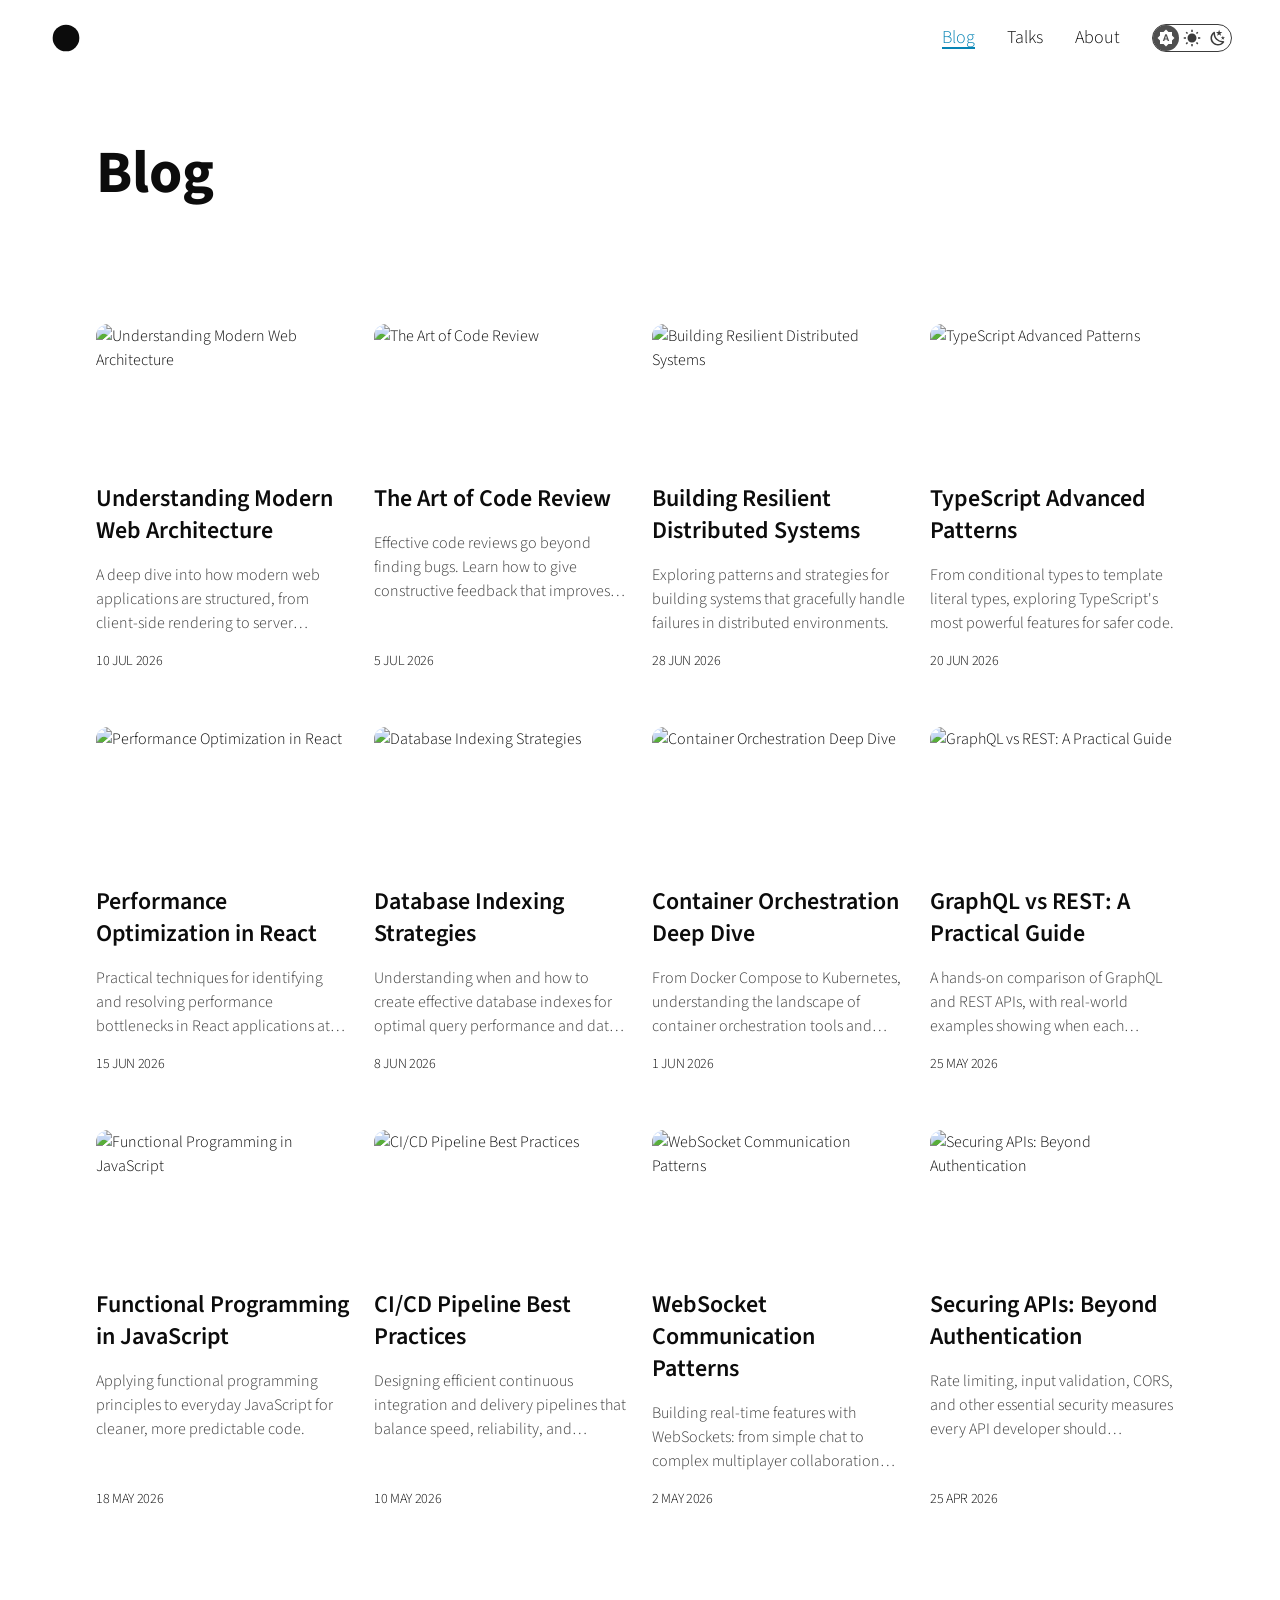
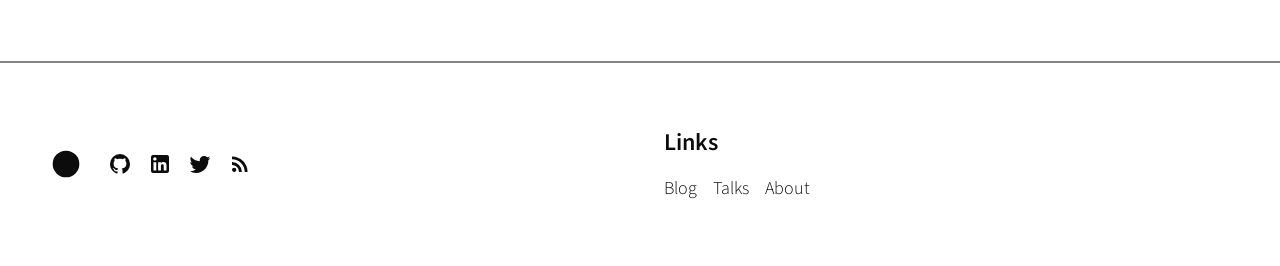
==== index.html @ f17c47b2 "Initial commit: personal blog with fergusfinn.com-inspired design Static blog with dark/light theme " ====
<!DOCTYPE html>
<html lang="ko" class="dark">
<head>
  <meta charset="utf-8">
  <meta name="viewport" content="width=device-width,initial-scale=1">
  <title>My Blog</title>
  <meta name="description" content="A personal blog">
  <meta property="og:type" content="website">
  <meta property="og:title" content="My Blog">
  <meta property="og:description" content="A personal blog">
  <link rel="preconnect" href="https://fonts.googleapis.com">
  <link rel="preconnect" href="https://fonts.gstatic.com" crossorigin>
  <link href="https://fonts.googleapis.com/css2?family=Source+Sans+3:wght@300;400;600;700&display=swap" rel="stylesheet">
  <link rel="stylesheet" href="style.css">
</head>
<body>
  <header>
    <nav>
      <div class="app-container nav-inner">
        <a href="/" aria-label="Home" class="logo-link">
          <svg width="36" height="36" viewBox="0 0 1080 1080" fill="none">
            <circle cx="540" cy="540" r="400" fill="currentColor"></circle>
          </svg>
        </a>
        <div class="nav-right">
          <a href="/" class="nav-link active">Blog</a>
          <a href="#talks" class="nav-link">Talks</a>
          <a href="#about" class="nav-link">About</a>
          <div class="theme-switcher">
            <button class="theme-button active" data-theme="auto" aria-label="Auto Theme" title="System preference">
              <svg width="1em" height="1em" viewBox="0 0 24 24"><path fill="currentColor" d="m14.3 16l-.7-2h-3.2l-.7 2H7.8L11 7h2l3.2 9zM20 8.69V4h-4.69L12 .69L8.69 4H4v4.69L.69 12L4 15.31V20h4.69L12 23.31L15.31 20H20v-4.69L23.31 12zm-9.15 3.96h2.3L12 9z"></path></svg>
            </button>
            <button class="theme-button" data-theme="light" aria-label="Light Theme" title="Light theme">
              <svg width="1em" height="1em" viewBox="0 0 24 24"><path fill="currentColor" d="m3.55 19.09l1.41 1.41l1.8-1.79l-1.42-1.42M12 6c-3.31 0-6 2.69-6 6s2.69 6 6 6s6-2.69 6-6c0-3.32-2.69-6-6-6m8 7h3v-2h-3m-2.76 7.71l1.8 1.79l1.41-1.41l-1.79-1.8M20.45 5l-1.41-1.4l-1.8 1.79l1.42 1.42M13 1h-2v3h2M6.76 5.39L4.96 3.6L3.55 5l1.79 1.81zM1 13h3v-2H1m12 9h-2v3h2"></path></svg>
            </button>
            <button class="theme-button" data-theme="dark" aria-label="Dark Theme" title="Dark theme">
              <svg width="1em" height="1em" viewBox="0 0 24 24"><path fill="currentColor" d="m17.75 4.09l-2.53 1.94l.91 3.06l-2.63-1.81l-2.63 1.81l.91-3.06l-2.53-1.94L12.44 4l1.06-3l1.06 3zm3.5 6.91l-1.64 1.25l.59 1.98l-1.7-1.17l-1.7 1.17l.59-1.98L15.75 11l2.06-.05L18.5 9l.69 1.95zm-2.28 4.95c.83-.08 1.72 1.1 1.19 1.85c-.32.45-.66.87-1.08 1.27C15.17 23 8.84 23 4.94 19.07c-3.91-3.9-3.91-10.24 0-14.14c.4-.4.82-.76 1.27-1.08c.75-.53 1.93.36 1.85 1.19c-.27 2.86.69 5.83 2.89 8.02a9.96 9.96 0 0 0 8.02 2.89m-1.64 2.02a12.08 12.08 0 0 1-7.8-3.47c-2.17-2.19-3.33-5-3.49-7.82c-2.81 3.14-2.7 7.96.31 10.98c3.02 3.01 7.84 3.12 10.98.31"></path></svg>
            </button>
          </div>
        </div>
        <button class="mobile-menu-btn" id="nav-open-btn" aria-label="Open navigation menu">
          <svg width="32" height="32" viewBox="0 0 24 24"><path fill="currentColor" d="M3 6h18v2H3zm0 5h18v2H3zm0 5h18v2H3z"></path></svg>
        </button>
        <div class="mobile-menu" id="mobile-menu">
          <button id="nav-close-btn" class="mobile-close-btn" aria-label="Close navigation menu">
            <svg width="32" height="32" viewBox="0 0 24 24"><path fill="currentColor" d="M19 6.41L17.59 5L12 10.59L6.41 5L5 6.41L10.59 12L5 17.59L6.41 19L12 13.41L17.59 19L19 17.59L13.41 12z"></path></svg>
          </button>
          <div class="mobile-menu-links">
            <a href="/" class="mobile-link active">Blog</a>
            <a href="#talks" class="mobile-link">Talks</a>
            <a href="#about" class="mobile-link">About</a>
            <div class="theme-switcher mobile-theme-switcher">
              <button class="theme-button active" data-theme="auto" aria-label="Auto Theme">
                <svg width="1em" height="1em" viewBox="0 0 24 24"><path fill="currentColor" d="m14.3 16l-.7-2h-3.2l-.7 2H7.8L11 7h2l3.2 9zM20 8.69V4h-4.69L12 .69L8.69 4H4v4.69L.69 12L4 15.31V20h4.69L12 23.31L15.31 20H20v-4.69L23.31 12zm-9.15 3.96h2.3L12 9z"></path></svg>
              </button>
              <button class="theme-button" data-theme="light" aria-label="Light Theme">
                <svg width="1em" height="1em" viewBox="0 0 24 24"><path fill="currentColor" d="m3.55 19.09l1.41 1.41l1.8-1.79l-1.42-1.42M12 6c-3.31 0-6 2.69-6 6s2.69 6 6 6s6-2.69 6-6c0-3.32-2.69-6-6-6m8 7h3v-2h-3m-2.76 7.71l1.8 1.79l1.41-1.41l-1.79-1.8M20.45 5l-1.41-1.4l-1.8 1.79l1.42 1.42M13 1h-2v3h2M6.76 5.39L4.96 3.6L3.55 5l1.79 1.81zM1 13h3v-2H1m12 9h-2v3h2"></path></svg>
              </button>
              <button class="theme-button" data-theme="dark" aria-label="Dark Theme">
                <svg width="1em" height="1em" viewBox="0 0 24 24"><path fill="currentColor" d="m17.75 4.09l-2.53 1.94l.91 3.06l-2.63-1.81l-2.63 1.81l.91-3.06l-2.53-1.94L12.44 4l1.06-3l1.06 3zm3.5 6.91l-1.64 1.25l.59 1.98l-1.7-1.17l-1.7 1.17l.59-1.98L15.75 11l2.06-.05L18.5 9l.69 1.95zm-2.28 4.95c.83-.08 1.72 1.1 1.19 1.85c-.32.45-.66.87-1.08 1.27C15.17 23 8.84 23 4.94 19.07c-3.91-3.9-3.91-10.24 0-14.14c.4-.4.82-.76 1.27-1.08c.75-.53 1.93.36 1.85 1.19c-.27 2.86.69 5.83 2.89 8.02a9.96 9.96 0 0 0 8.02 2.89m-1.64 2.02a12.08 12.08 0 0 1-7.8-3.47c-2.17-2.19-3.33-5-3.49-7.82c-2.81 3.14-2.7 7.96.31 10.98c3.02 3.01 7.84 3.12 10.98.31"></path></svg>
              </button>
            </div>
          </div>
        </div>
      </div>
    </nav>
  </header>

  <div class="page-wrapper">
    <main class="app-container main-content">
      <h1 class="page-title">Blog</h1>
    </main>

    <section class="app-container posts-section">
      <ul class="posts-grid">
        <li>
          <a href="#" class="post-card">
            <img src="https://picsum.photos/seed/post1/800/450" alt="Understanding Modern Web Architecture" loading="eager" class="post-image">
            <h4 class="post-title">Understanding Modern Web Architecture</h4>
            <p class="post-description">A deep dive into how modern web applications are structured, from client-side rendering to server components and everything in between.</p>
            <p class="post-date"><time datetime="2026-07-10">10 Jul 2026</time></p>
          </a>
        </li>
        <li>
          <a href="#" class="post-card">
            <img src="https://picsum.photos/seed/post2/800/450" alt="The Art of Code Review" loading="lazy" class="post-image">
            <h4 class="post-title">The Art of Code Review</h4>
            <p class="post-description">Effective code reviews go beyond finding bugs. Learn how to give constructive feedback that improves both the code and the team.</p>
            <p class="post-date"><time datetime="2026-07-05">5 Jul 2026</time></p>
          </a>
        </li>
        <li>
          <a href="#" class="post-card">
            <img src="https://picsum.photos/seed/post3/800/450" alt="Building Resilient Distributed Systems" loading="lazy" class="post-image">
            <h4 class="post-title">Building Resilient Distributed Systems</h4>
            <p class="post-description">Exploring patterns and strategies for building systems that gracefully handle failures in distributed environments.</p>
            <p class="post-date"><time datetime="2026-06-28">28 Jun 2026</time></p>
          </a>
        </li>
        <li>
          <a href="#" class="post-card">
            <img src="https://picsum.photos/seed/post4/800/450" alt="TypeScript Advanced Patterns" loading="lazy" class="post-image">
            <h4 class="post-title">TypeScript Advanced Patterns</h4>
            <p class="post-description">From conditional types to template literal types, exploring TypeScript's most powerful features for safer code.</p>
            <p class="post-date"><time datetime="2026-06-20">20 Jun 2026</time></p>
          </a>
        </li>
        <li>
          <a href="#" class="post-card">
            <img src="https://picsum.photos/seed/post5/800/450" alt="Performance Optimization in React" loading="lazy" class="post-image">
            <h4 class="post-title">Performance Optimization in React</h4>
            <p class="post-description">Practical techniques for identifying and resolving performance bottlenecks in React applications at scale.</p>
            <p class="post-date"><time datetime="2026-06-15">15 Jun 2026</time></p>
          </a>
        </li>
        <li>
          <a href="#" class="post-card">
            <img src="https://picsum.photos/seed/post6/800/450" alt="Database Indexing Strategies" loading="lazy" class="post-image">
            <h4 class="post-title">Database Indexing Strategies</h4>
            <p class="post-description">Understanding when and how to create effective database indexes for optimal query performance and data retrieval.</p>
            <p class="post-date"><time datetime="2026-06-08">8 Jun 2026</time></p>
          </a>
        </li>
        <li>
          <a href="#" class="post-card">
            <img src="https://picsum.photos/seed/post7/800/450" alt="Container Orchestration Deep Dive" loading="lazy" class="post-image">
            <h4 class="post-title">Container Orchestration Deep Dive</h4>
            <p class="post-description">From Docker Compose to Kubernetes, understanding the landscape of container orchestration tools and when to use each.</p>
            <p class="post-date"><time datetime="2026-06-01">1 Jun 2026</time></p>
          </a>
        </li>
        <li>
          <a href="#" class="post-card">
            <img src="https://picsum.photos/seed/post8/800/450" alt="GraphQL vs REST: A Practical Guide" loading="lazy" class="post-image">
            <h4 class="post-title">GraphQL vs REST: A Practical Guide</h4>
            <p class="post-description">A hands-on comparison of GraphQL and REST APIs, with real-world examples showing when each approach shines.</p>
            <p class="post-date"><time datetime="2026-05-25">25 May 2026</time></p>
          </a>
        </li>
        <li>
          <a href="#" class="post-card">
            <img src="https://picsum.photos/seed/post9/800/450" alt="Functional Programming in JavaScript" loading="lazy" class="post-image">
            <h4 class="post-title">Functional Programming in JavaScript</h4>
            <p class="post-description">Applying functional programming principles to everyday JavaScript for cleaner, more predictable code.</p>
            <p class="post-date"><time datetime="2026-05-18">18 May 2026</time></p>
          </a>
        </li>
        <li>
          <a href="#" class="post-card">
            <img src="https://picsum.photos/seed/post10/800/450" alt="CI/CD Pipeline Best Practices" loading="lazy" class="post-image">
            <h4 class="post-title">CI/CD Pipeline Best Practices</h4>
            <p class="post-description">Designing efficient continuous integration and delivery pipelines that balance speed, reliability, and developer experience.</p>
            <p class="post-date"><time datetime="2026-05-10">10 May 2026</time></p>
          </a>
        </li>
        <li>
          <a href="#" class="post-card">
            <img src="https://picsum.photos/seed/post11/800/450" alt="WebSocket Communication Patterns" loading="lazy" class="post-image">
            <h4 class="post-title">WebSocket Communication Patterns</h4>
            <p class="post-description">Building real-time features with WebSockets: from simple chat to complex multiplayer collaboration systems.</p>
            <p class="post-date"><time datetime="2026-05-02">2 May 2026</time></p>
          </a>
        </li>
        <li>
          <a href="#" class="post-card">
            <img src="https://picsum.photos/seed/post12/800/450" alt="Securing APIs: Beyond Authentication" loading="lazy" class="post-image">
            <h4 class="post-title">Securing APIs: Beyond Authentication</h4>
            <p class="post-description">Rate limiting, input validation, CORS, and other essential security measures every API developer should implement.</p>
            <p class="post-date"><time datetime="2026-04-25">25 Apr 2026</time></p>
          </a>
        </li>
      </ul>
    </section>
  </div>

  <footer>
    <div class="app-container footer-inner">
      <div class="footer-left">
        <a href="/" class="logo-link" aria-label="Home">
          <svg width="36" height="36" viewBox="0 0 1080 1080" fill="none">
            <circle cx="540" cy="540" r="400" fill="currentColor"></circle>
          </svg>
        </a>
        <div class="social-links">
          <a href="https://github.com" target="_blank" rel="noopener noreferrer" class="social-link" aria-label="GitHub">
            <svg class="social-icon" viewBox="0 0 24 24"><path fill="currentColor" d="M12 2A10 10 0 0 0 2 12c0 4.42 2.87 8.17 6.84 9.5c.5.08.66-.23.66-.5v-1.69c-2.77.6-3.36-1.34-3.36-1.34c-.46-1.16-1.11-1.47-1.11-1.47c-.91-.62.07-.6.07-.6c1 .07 1.53 1.03 1.53 1.03c.87 1.52 2.34 1.07 2.91.83c.09-.65.35-1.09.63-1.34c-2.22-.25-4.55-1.11-4.55-4.92c0-1.11.38-2 1.03-2.71c-.1-.25-.45-1.29.1-2.64c0 0 .84-.27 2.75 1.02c.79-.22 1.65-.33 2.5-.33s1.71.11 2.5.33c1.91-1.29 2.75-1.02 2.75-1.02c.55 1.35.2 2.39.1 2.64c.65.71 1.03 1.6 1.03 2.71c0 3.82-2.34 4.66-4.57 4.91c.36.31.69.92.69 1.85V21c0 .27.16.59.67.5C19.14 20.16 22 16.42 22 12A10 10 0 0 0 12 2"></path></svg>
          </a>
          <a href="https://linkedin.com" target="_blank" rel="noopener noreferrer" class="social-link" aria-label="LinkedIn">
            <svg class="social-icon" viewBox="0 0 24 24"><path fill="currentColor" d="M19 3a2 2 0 0 1 2 2v14a2 2 0 0 1-2 2H5a2 2 0 0 1-2-2V5a2 2 0 0 1 2-2zm-.5 15.5v-5.3a3.26 3.26 0 0 0-3.26-3.26c-.85 0-1.84.52-2.32 1.3v-1.11h-2.79v8.37h2.79v-4.93c0-.77.62-1.4 1.39-1.4a1.4 1.4 0 0 1 1.4 1.4v4.93zM6.88 8.56a1.68 1.68 0 0 0 1.68-1.68c0-.93-.75-1.69-1.68-1.69a1.69 1.69 0 0 0-1.69 1.69c0 .93.76 1.68 1.69 1.68m1.39 9.94v-8.37H5.5v8.37z"></path></svg>
          </a>
          <a href="https://x.com" target="_blank" rel="noopener noreferrer" class="social-link" aria-label="X">
            <svg class="social-icon" viewBox="0 0 24 24"><path fill="currentColor" d="M22.46 6c-.77.35-1.6.58-2.46.69c.88-.53 1.56-1.37 1.88-2.38c-.83.5-1.75.85-2.72 1.05C18.37 4.5 17.26 4 16 4c-2.35 0-4.27 1.92-4.27 4.29c0 .34.04.67.11.98C8.28 9.09 5.11 7.38 3 4.79c-.37.63-.58 1.37-.58 2.15c0 1.49.75 2.81 1.91 3.56c-.71 0-1.37-.2-1.95-.5v.03c0 2.08 1.48 3.82 3.44 4.21a4.2 4.2 0 0 1-1.93.07a4.28 4.28 0 0 0 4 2.98a8.52 8.52 0 0 1-5.33 1.84q-.51 0-1.02-.06C3.44 20.29 5.7 21 8.12 21C16 21 20.33 14.46 20.33 8.79c0-.19 0-.37-.01-.56c.84-.6 1.56-1.36 2.14-2.23"></path></svg>
          </a>
          <a href="#rss" class="social-link" aria-label="RSS Feed">
            <svg class="social-icon" viewBox="0 0 24 24"><path fill="currentColor" d="M6.18 15.64a2.18 2.18 0 0 1 2.18 2.18C8.36 19 7.38 20 6.18 20C5 20 4 19 4 17.82a2.18 2.18 0 0 1 2.18-2.18M4 4.44A15.56 15.56 0 0 1 19.56 20h-2.83A12.73 12.73 0 0 0 4 7.27zm0 5.66a9.9 9.9 0 0 1 9.9 9.9h-2.83A7.07 7.07 0 0 0 4 12.93z"></path></svg>
          </a>
        </div>
      </div>
      <div class="footer-right">
        <h3 class="footer-heading">Links</h3>
        <div class="footer-links">
          <a class="footer-link" href="/">Blog</a>
          <a class="footer-link" href="#talks">Talks</a>
          <a class="footer-link" href="#about">About</a>
        </div>
      </div>
    </div>
  </footer>

  <script src="script.js"></script>
</body>
</html>
---- style.css ----
/* ===== CSS Variables / Theme ===== */
:root {
  --font-sans: "Source Sans 3", sans-serif;
  --color-foreground: #0c0c0c;
  --color-foreground-dark: #fafafa;
  --color-background: #fff;
  --color-background-dark: #2b2b2b;
  --color-primary: #0784b5;
  --color-primary-dark: #9bd4e4;
  --spacing: 0.25rem;
}

/* ===== Reset ===== */
*, *::before, *::after {
  box-sizing: border-box;
  margin: 0;
  padding: 0;
  border: 0 solid;
}

html {
  scroll-behavior: smooth;
  scroll-padding-top: 6rem;
  -webkit-text-size-adjust: 100%;
  tab-size: 4;
  line-height: 1.5;
  font-family: var(--font-sans);
}

body {
  color: var(--color-foreground);
  background-color: var(--color-background);
  font-weight: 300;
  transition: color 0.15s cubic-bezier(0.4, 0, 0.2, 1),
              background-color 0.15s cubic-bezier(0.4, 0, 0.2, 1);
  min-height: 100vh;
  display: flex;
  flex-direction: column;
}

.dark body {
  color: var(--color-foreground-dark);
  background-color: var(--color-background-dark);
}

a {
  color: inherit;
  text-decoration: none;
}

ul, ol, menu {
  list-style: none;
}

img, svg, video {
  display: block;
  vertical-align: middle;
}

img, video {
  max-width: 100%;
  height: auto;
}

button {
  font: inherit;
  color: inherit;
  background: transparent;
  border: none;
  border-radius: 0;
  cursor: pointer;
}

h1, h2, h3, h4, h5, h6 {
  font-size: inherit;
  font-weight: inherit;
}

/* ===== Layout ===== */
.app-container {
  max-width: 2000px;
  padding-inline: calc(var(--spacing) * 6);
  margin-inline: auto;
}

@media (min-width: 40rem) {
  .app-container {
    padding-inline: calc(var(--spacing) * 12);
  }
}

@media (min-width: 64rem) {
  .app-container {
    padding-inline: calc(var(--spacing) * 8);
  }
}

@media (min-width: 80rem) {
  .app-container {
    padding-inline: calc(var(--spacing) * 12);
  }
}

@media (min-width: 96rem) {
  .app-container {
    padding-inline: calc(var(--spacing) * 16);
  }
}

.page-wrapper {
  flex: 1;
}

/* ===== Header / Nav ===== */
header {
  position: fixed;
  top: 0;
  width: 100%;
  z-index: 40;
  background-color: var(--color-background);
}

.dark header {
  background-color: var(--color-background-dark);
}

.nav-inner {
  display: flex;
  justify-content: space-between;
  align-items: center;
  padding-block: calc(var(--spacing) * 5);
}

.logo-link {
  display: block;
}

.nav-right {
  gap: calc(var(--spacing) * 8);
  display: none;
  align-items: center;
}

@media (min-width: 48rem) {
  .nav-right {
    display: flex;
  }
}

.nav-link {
  font-size: 1.125rem;
  line-height: calc(1.75 / 1.125);
  text-underline-offset: 4px;
  text-decoration-thickness: 2px;
  position: relative;
}

@media (hover: hover) {
  .nav-link:hover {
    text-decoration-line: underline;
  }
}

.nav-link.active {
  color: var(--color-primary);
  text-decoration-line: underline;
}

.dark .nav-link.active {
  color: var(--color-primary-dark);
}

/* ===== Theme Switcher ===== */
.theme-switcher {
  border: 1px solid var(--color-foreground);
  border-radius: 9999px;
  display: flex;
  justify-content: center;
  align-items: center;
  opacity: 0.8;
}

.dark .theme-switcher {
  border-color: var(--color-foreground-dark);
}

.theme-button {
  padding: calc(var(--spacing) * 1);
  border-radius: 9999px;
  transition: none;
  font-size: 1.25rem;
  display: flex;
  align-items: center;
  justify-content: center;
}

@media (min-width: 48rem) {
  .theme-button {
    font-size: 1.125rem;
  }
}

.theme-button svg {
  width: 1em;
  height: 1em;
}

@media (hover: hover) {
  .theme-button:hover {
    filter: brightness(0.75);
  }
}

.theme-button.active {
  background-color: color-mix(in oklab, var(--color-foreground) 90%, transparent);
  color: var(--color-background);
}

.dark .theme-button.active {
  background-color: color-mix(in oklab, var(--color-foreground-dark) 90%, transparent);
  color: var(--color-background-dark);
}

/* ===== Mobile Menu ===== */
.mobile-menu-btn {
  display: block;
}

@media (min-width: 48rem) {
  .mobile-menu-btn {
    display: none;
  }
}

.mobile-menu {
  transform: translateX(100%);
  position: fixed;
  top: 0;
  right: 0;
  background-color: var(--color-background);
  height: 100vh;
  width: 83.3333%;
  padding: calc(var(--spacing) * 6) calc(var(--spacing) * 8);
  transition: transform 0.3s cubic-bezier(0.4, 0, 0.2, 1);
  z-index: 40;
  border-left: 1px solid var(--color-background);
}

.dark .mobile-menu {
  background-color: var(--color-background-dark);
}

@media (min-width: 48rem) {
  .mobile-menu {
    display: none;
  }
}

.mobile-menu.open {
  transform: translateX(0);
  box-shadow: 0 20px 25px -5px rgba(0, 0, 0, 0.3), 0 8px 10px -6px rgba(0, 0, 0, 0.3);
}

.mobile-close-btn {
  margin-left: auto;
  display: block;
}

.mobile-menu-links {
  display: flex;
  flex-direction: column;
  height: 100%;
  align-items: flex-start;
  gap: calc(var(--spacing) * 8);
  padding-top: calc(var(--spacing) * 16);
}

.mobile-link {
  font-size: 2.25rem;
  font-weight: 300;
}

.mobile-link.active {
  color: var(--color-primary);
  text-decoration: underline;
  text-underline-offset: 4px;
  text-decoration-thickness: 2px;
}

.dark .mobile-link.active {
  color: var(--color-primary-dark);
}

.mobile-theme-switcher {
  margin-top: calc(var(--spacing) * 4);
}

/* ===== Main Content ===== */
.main-content {
  padding-top: calc(var(--spacing) * 36);
}

@media (min-width: 64rem) {
  .main-content {
    padding-inline: calc(var(--spacing) * 16) !important;
  }
}

@media (min-width: 80rem) {
  .main-content {
    padding-inline: calc(var(--spacing) * 24) !important;
  }
}

@media (min-width: 96rem) {
  .main-content {
    padding-inline: calc(var(--spacing) * 32) !important;
  }
}

.page-title {
  font-size: 3.75rem;
  line-height: 1;
  padding-bottom: calc(var(--spacing) * 8);
  font-weight: 700;
}

/* ===== Posts Grid ===== */
.posts-section {
  padding-block: calc(var(--spacing) * 16);
  margin-bottom: calc(var(--spacing) * 8);
}

@media (min-width: 64rem) {
  .posts-section {
    padding-inline: calc(var(--spacing) * 16) !important;
  }
}

@media (min-width: 80rem) {
  .posts-section {
    padding-inline: calc(var(--spacing) * 24) !important;
  }
}

@media (min-width: 96rem) {
  .posts-section {
    padding-inline: calc(var(--spacing) * 32) !important;
  }
}

.posts-grid {
  margin-block: calc(var(--spacing) * 6);
  gap: calc(var(--spacing) * 6);
  display: grid;
}

@media (min-width: 48rem) {
  .posts-grid {
    grid-template-columns: repeat(2, minmax(0, 1fr));
  }
}

@media (min-width: 80rem) {
  .posts-grid {
    grid-template-columns: repeat(4, minmax(0, 1fr));
  }
}

/* ===== Post Card ===== */
.post-card {
  display: flex;
  flex-direction: column;
  gap: calc(var(--spacing) * 4);
  padding-bottom: calc(var(--spacing) * 8);
  height: 100%;
  transition: color 0.15s cubic-bezier(0.4, 0, 0.2, 1);
}

.post-image {
  object-fit: cover;
  border-radius: 0.75rem;
  aspect-ratio: 16 / 9;
  width: 100%;
}

.post-title {
  font-size: 1.5rem;
  line-height: calc(2 / 1.5);
  font-weight: 600;
  transition: color 0.15s cubic-bezier(0.4, 0, 0.2, 1);
}

@media (hover: hover) {
  .post-card:hover .post-title {
    color: var(--color-primary);
    text-decoration: underline;
  }

  .dark .post-card:hover .post-title {
    color: var(--color-primary-dark);
  }
}

.post-description {
  opacity: 0.8;
  display: -webkit-box;
  -webkit-line-clamp: 3;
  -webkit-box-orient: vertical;
  overflow: hidden;
}

.post-date {
  text-transform: uppercase;
  font-size: 0.875rem;
  line-height: calc(1.25 / 0.875);
  margin-top: auto;
  letter-spacing: -0.025em;
}

/* ===== Footer ===== */
footer {
  border-top: 2px solid;
  border-color: color-mix(in oklab, var(--color-foreground) 50%, transparent);
}

.dark footer {
  border-color: color-mix(in oklab, var(--color-foreground-dark) 50%, transparent);
}

.footer-inner {
  display: grid;
  gap: calc(var(--spacing) * 12);
  padding-block: calc(var(--spacing) * 16);
}

@media (min-width: 48rem) {
  .footer-inner {
    grid-template-columns: repeat(2, minmax(0, 1fr));
  }
}

.footer-left {
  display: flex;
  align-items: center;
  gap: calc(var(--spacing) * 6);
}

.social-links {
  display: flex;
  flex-wrap: wrap;
  gap: calc(var(--spacing) * 4);
}

.social-link {
  transition: opacity 0.15s cubic-bezier(0.4, 0, 0.2, 1);
}

@media (hover: hover) {
  .social-link:hover {
    opacity: 0.7;
  }
}

.social-icon {
  width: 1.5rem;
  height: 1.5rem;
}

.footer-heading {
  font-weight: 600;
  font-size: 1.5rem;
  line-height: calc(2 / 1.5);
}

.footer-links {
  display: flex;
  flex-wrap: wrap;
  gap: calc(var(--spacing) * 4);
  margin-top: calc(var(--spacing) * 4);
}

.footer-link {
  font-size: 1.125rem;
  transition: opacity 0.15s cubic-bezier(0.4, 0, 0.2, 1);
}

@media (hover: hover) {
  .footer-link:hover {
    opacity: 0.7;
  }
}
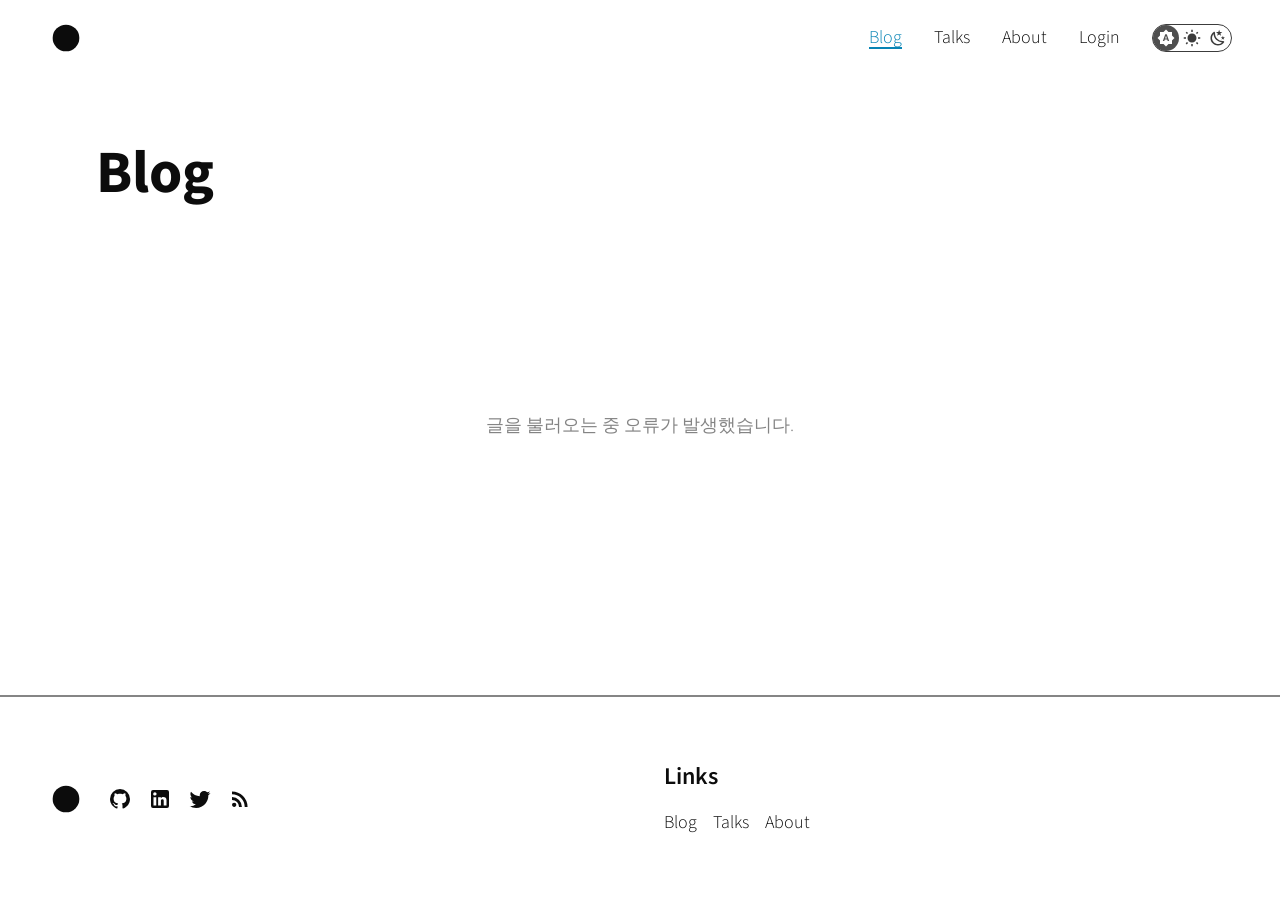
==== commit fab5ebcd: "Switch to Railway API backend for post persistence Co-authored-by: Cursor <cursoragent@cursor.com>" ====
--- a/index.html
+++ b/index.html
@@ -12,6 +12,7 @@
   <link rel="preconnect" href="https://fonts.gstatic.com" crossorigin>
   <link href="https://fonts.googleapis.com/css2?family=Source+Sans+3:wght@300;400;600;700&display=swap" rel="stylesheet">
   <link rel="stylesheet" href="style.css">
+  <link rel="stylesheet" href="editor.css">
 </head>
 <body>
   <header>
@@ -26,6 +27,8 @@
           <a href="/" class="nav-link active">Blog</a>
           <a href="#talks" class="nav-link">Talks</a>
           <a href="#about" class="nav-link">About</a>
+          <a href="login.html" class="nav-link guest-only">Login</a>
+          <a href="#" class="nav-link auth-only" id="btn-logout">Logout</a>
           <div class="theme-switcher">
             <button class="theme-button active" data-theme="auto" aria-label="Auto Theme" title="System preference">
               <svg width="1em" height="1em" viewBox="0 0 24 24"><path fill="currentColor" d="m14.3 16l-.7-2h-3.2l-.7 2H7.8L11 7h2l3.2 9zM20 8.69V4h-4.69L12 .69L8.69 4H4v4.69L.69 12L4 15.31V20h4.69L12 23.31L15.31 20H20v-4.69L23.31 12zm-9.15 3.96h2.3L12 9z"></path></svg>
@@ -49,6 +52,8 @@
             <a href="/" class="mobile-link active">Blog</a>
             <a href="#talks" class="mobile-link">Talks</a>
             <a href="#about" class="mobile-link">About</a>
+            <a href="login.html" class="mobile-link guest-only">Login</a>
+            <a href="#" class="mobile-link auth-only" id="btn-logout-mobile">Logout</a>
             <div class="theme-switcher mobile-theme-switcher">
               <button class="theme-button active" data-theme="auto" aria-label="Auto Theme">
                 <svg width="1em" height="1em" viewBox="0 0 24 24"><path fill="currentColor" d="m14.3 16l-.7-2h-3.2l-.7 2H7.8L11 7h2l3.2 9zM20 8.69V4h-4.69L12 .69L8.69 4H4v4.69L.69 12L4 15.31V20h4.69L12 23.31L15.31 20H20v-4.69L23.31 12zm-9.15 3.96h2.3L12 9z"></path></svg>
@@ -72,104 +77,11 @@
     </main>
 
     <section class="app-container posts-section">
-      <ul class="posts-grid">
-        <li>
-          <a href="#" class="post-card">
-            <img src="https://picsum.photos/seed/post1/800/450" alt="Understanding Modern Web Architecture" loading="eager" class="post-image">
-            <h4 class="post-title">Understanding Modern Web Architecture</h4>
-            <p class="post-description">A deep dive into how modern web applications are structured, from client-side rendering to server components and everything in between.</p>
-            <p class="post-date"><time datetime="2026-07-10">10 Jul 2026</time></p>
-          </a>
-        </li>
-        <li>
-          <a href="#" class="post-card">
-            <img src="https://picsum.photos/seed/post2/800/450" alt="The Art of Code Review" loading="lazy" class="post-image">
-            <h4 class="post-title">The Art of Code Review</h4>
-            <p class="post-description">Effective code reviews go beyond finding bugs. Learn how to give constructive feedback that improves both the code and the team.</p>
-            <p class="post-date"><time datetime="2026-07-05">5 Jul 2026</time></p>
-          </a>
-        </li>
-        <li>
-          <a href="#" class="post-card">
-            <img src="https://picsum.photos/seed/post3/800/450" alt="Building Resilient Distributed Systems" loading="lazy" class="post-image">
-            <h4 class="post-title">Building Resilient Distributed Systems</h4>
-            <p class="post-description">Exploring patterns and strategies for building systems that gracefully handle failures in distributed environments.</p>
-            <p class="post-date"><time datetime="2026-06-28">28 Jun 2026</time></p>
-          </a>
-        </li>
-        <li>
-          <a href="#" class="post-card">
-            <img src="https://picsum.photos/seed/post4/800/450" alt="TypeScript Advanced Patterns" loading="lazy" class="post-image">
-            <h4 class="post-title">TypeScript Advanced Patterns</h4>
-            <p class="post-description">From conditional types to template literal types, exploring TypeScript's most powerful features for safer code.</p>
-            <p class="post-date"><time datetime="2026-06-20">20 Jun 2026</time></p>
-          </a>
-        </li>
-        <li>
-          <a href="#" class="post-card">
-            <img src="https://picsum.photos/seed/post5/800/450" alt="Performance Optimization in React" loading="lazy" class="post-image">
-            <h4 class="post-title">Performance Optimization in React</h4>
-            <p class="post-description">Practical techniques for identifying and resolving performance bottlenecks in React applications at scale.</p>
-            <p class="post-date"><time datetime="2026-06-15">15 Jun 2026</time></p>
-          </a>
-        </li>
-        <li>
-          <a href="#" class="post-card">
-            <img src="https://picsum.photos/seed/post6/800/450" alt="Database Indexing Strategies" loading="lazy" class="post-image">
-            <h4 class="post-title">Database Indexing Strategies</h4>
-            <p class="post-description">Understanding when and how to create effective database indexes for optimal query performance and data retrieval.</p>
-            <p class="post-date"><time datetime="2026-06-08">8 Jun 2026</time></p>
-          </a>
-        </li>
-        <li>
-          <a href="#" class="post-card">
-            <img src="https://picsum.photos/seed/post7/800/450" alt="Container Orchestration Deep Dive" loading="lazy" class="post-image">
-            <h4 class="post-title">Container Orchestration Deep Dive</h4>
-            <p class="post-description">From Docker Compose to Kubernetes, understanding the landscape of container orchestration tools and when to use each.</p>
-            <p class="post-date"><time datetime="2026-06-01">1 Jun 2026</time></p>
-          </a>
-        </li>
-        <li>
-          <a href="#" class="post-card">
-            <img src="https://picsum.photos/seed/post8/800/450" alt="GraphQL vs REST: A Practical Guide" loading="lazy" class="post-image">
-            <h4 class="post-title">GraphQL vs REST: A Practical Guide</h4>
-            <p class="post-description">A hands-on comparison of GraphQL and REST APIs, with real-world examples showing when each approach shines.</p>
-            <p class="post-date"><time datetime="2026-05-25">25 May 2026</time></p>
-          </a>
-        </li>
-        <li>
-          <a href="#" class="post-card">
-            <img src="https://picsum.photos/seed/post9/800/450" alt="Functional Programming in JavaScript" loading="lazy" class="post-image">
-            <h4 class="post-title">Functional Programming in JavaScript</h4>
-            <p class="post-description">Applying functional programming principles to everyday JavaScript for cleaner, more predictable code.</p>
-            <p class="post-date"><time datetime="2026-05-18">18 May 2026</time></p>
-          </a>
-        </li>
-        <li>
-          <a href="#" class="post-card">
-            <img src="https://picsum.photos/seed/post10/800/450" alt="CI/CD Pipeline Best Practices" loading="lazy" class="post-image">
-            <h4 class="post-title">CI/CD Pipeline Best Practices</h4>
-            <p class="post-description">Designing efficient continuous integration and delivery pipelines that balance speed, reliability, and developer experience.</p>
-            <p class="post-date"><time datetime="2026-05-10">10 May 2026</time></p>
-          </a>
-        </li>
-        <li>
-          <a href="#" class="post-card">
-            <img src="https://picsum.photos/seed/post11/800/450" alt="WebSocket Communication Patterns" loading="lazy" class="post-image">
-            <h4 class="post-title">WebSocket Communication Patterns</h4>
-            <p class="post-description">Building real-time features with WebSockets: from simple chat to complex multiplayer collaboration systems.</p>
-            <p class="post-date"><time datetime="2026-05-02">2 May 2026</time></p>
-          </a>
-        </li>
-        <li>
-          <a href="#" class="post-card">
-            <img src="https://picsum.photos/seed/post12/800/450" alt="Securing APIs: Beyond Authentication" loading="lazy" class="post-image">
-            <h4 class="post-title">Securing APIs: Beyond Authentication</h4>
-            <p class="post-description">Rate limiting, input validation, CORS, and other essential security measures every API developer should implement.</p>
-            <p class="post-date"><time datetime="2026-04-25">25 Apr 2026</time></p>
-          </a>
-        </li>
+      <ul class="posts-grid" id="posts-grid">
       </ul>
+      <p class="empty-state" id="empty-state" style="display:none;">
+        아직 작성된 글이 없습니다. 오른쪽 하단의 + 버튼으로 첫 글을 작성해보세요.
+      </p>
     </section>
   </div>
 
@@ -207,6 +119,71 @@
     </div>
   </footer>
 
+  <a href="write.html" class="fab-write" aria-label="새 글 작성" title="새 글 작성">
+    <svg width="24" height="24" viewBox="0 0 24 24"><path fill="currentColor" d="M19 13h-6v6h-2v-6H5v-2h6V5h2v6h6z"></path></svg>
+  </a>
+  <div class="toast" id="toast"></div>
+
   <script src="script.js"></script>
+  <script src="auth.js"></script>
+  <script src="store.js"></script>
+  <script>
+    document.addEventListener('DOMContentLoaded', async () => {
+      document.querySelectorAll('#btn-logout, #btn-logout-mobile').forEach(btn => {
+        btn.addEventListener('click', (e) => {
+          e.preventDefault();
+          AUTH.logout();
+          location.reload();
+        });
+      });
+
+      const grid = document.getElementById('posts-grid');
+      const emptyState = document.getElementById('empty-state');
+      const months = ['Jan','Feb','Mar','Apr','May','Jun','Jul','Aug','Sep','Oct','Nov','Dec'];
+
+      try {
+        const posts = await PostStore.getAll();
+
+        if (posts.length === 0) {
+          emptyState.style.display = 'block';
+          return;
+        }
+
+        posts.forEach((post, i) => {
+          const date = new Date(post.createdAt);
+          const dateStr = `${date.getDate()} ${months[date.getMonth()]} ${date.getFullYear()}`;
+          const desc = post.description || stripHtml(post.content || '').substring(0, 150) + '...';
+          const coverHtml = post.coverUrl
+            ? `<img src="${post.coverUrl}" alt="${escapeHtml(post.title)}" loading="${i < 4 ? 'eager' : 'lazy'}" class="post-image">`
+            : `<div class="post-image post-image-placeholder"></div>`;
+
+          const li = document.createElement('li');
+          li.innerHTML = `
+            <a href="post.html?id=${post.id}" class="post-card">
+              ${coverHtml}
+              <h4 class="post-title">${escapeHtml(post.title)}</h4>
+              <p class="post-description">${escapeHtml(desc)}</p>
+              <p class="post-date"><time datetime="${post.createdAt}">${dateStr}</time></p>
+            </a>`;
+          grid.appendChild(li);
+        });
+      } catch (e) {
+        emptyState.textContent = '글을 불러오는 중 오류가 발생했습니다.';
+        emptyState.style.display = 'block';
+      }
+
+      function stripHtml(html) {
+        const tmp = document.createElement('div');
+        tmp.innerHTML = html;
+        return tmp.textContent || tmp.innerText || '';
+      }
+
+      function escapeHtml(str) {
+        const div = document.createElement('div');
+        div.textContent = str;
+        return div.innerHTML;
+      }
+    });
+  </script>
 </body>
 </html>
--- a/style.css
+++ b/style.css
@@ -490,3 +490,23 @@
     opacity: 0.7;
   }
 }
+
+/* ===== Empty State ===== */
+.empty-state {
+  text-align: center;
+  opacity: 0.5;
+  font-size: 1.15rem;
+  padding: calc(var(--spacing) * 16) 0;
+}
+
+/* ===== Post image placeholder ===== */
+.post-image-placeholder {
+  background: color-mix(in oklab, var(--color-foreground) 10%, transparent);
+  display: flex;
+  align-items: center;
+  justify-content: center;
+}
+
+.dark .post-image-placeholder {
+  background: color-mix(in oklab, var(--color-foreground-dark) 10%, transparent);
+}
--- a/editor.css
+++ b/editor.css
@@ -0,0 +1,653 @@
+/* ===== Editor Page ===== */
+.editor-container {
+  max-width: 900px;
+  margin: 0 auto;
+  padding: calc(var(--spacing) * 36) calc(var(--spacing) * 6) calc(var(--spacing) * 16);
+}
+
+.editor-header {
+  display: flex;
+  justify-content: space-between;
+  align-items: center;
+  margin-bottom: calc(var(--spacing) * 8);
+  flex-wrap: wrap;
+  gap: calc(var(--spacing) * 4);
+}
+
+.editor-page-title {
+  font-size: 2.25rem;
+  font-weight: 700;
+}
+
+.editor-actions {
+  display: flex;
+  gap: calc(var(--spacing) * 3);
+}
+
+.btn-primary-action, .btn-secondary-action {
+  padding: calc(var(--spacing) * 2.5) calc(var(--spacing) * 6);
+  border-radius: 0.5rem;
+  font-size: 1rem;
+  font-weight: 600;
+  cursor: pointer;
+  transition: opacity 0.15s;
+  border: none;
+}
+
+.btn-primary-action {
+  background-color: var(--color-primary);
+  color: #fff;
+}
+
+.dark .btn-primary-action {
+  background-color: var(--color-primary-dark);
+  color: var(--color-background-dark);
+}
+
+.btn-secondary-action {
+  background-color: transparent;
+  border: 1px solid;
+  border-color: color-mix(in oklab, var(--color-foreground) 30%, transparent);
+  color: inherit;
+}
+
+.dark .btn-secondary-action {
+  border-color: color-mix(in oklab, var(--color-foreground-dark) 30%, transparent);
+}
+
+@media (hover: hover) {
+  .btn-primary-action:hover, .btn-secondary-action:hover {
+    opacity: 0.75;
+  }
+}
+
+/* ===== Editor Form ===== */
+.editor-form {
+  display: flex;
+  flex-direction: column;
+  gap: calc(var(--spacing) * 5);
+}
+
+.editor-title-input {
+  font-size: 2rem;
+  font-weight: 700;
+  padding: calc(var(--spacing) * 3) 0;
+  border: none;
+  border-bottom: 2px solid;
+  border-color: color-mix(in oklab, var(--color-foreground) 15%, transparent);
+  background: transparent;
+  color: inherit;
+  outline: none;
+  width: 100%;
+  font-family: var(--font-sans);
+}
+
+.dark .editor-title-input {
+  border-color: color-mix(in oklab, var(--color-foreground-dark) 15%, transparent);
+}
+
+.editor-title-input:focus {
+  border-color: var(--color-primary);
+}
+
+.dark .editor-title-input:focus {
+  border-color: var(--color-primary-dark);
+}
+
+.editor-title-input::placeholder,
+.editor-description-input::placeholder,
+.editor-cover-input::placeholder {
+  color: color-mix(in oklab, var(--color-foreground) 40%, transparent);
+}
+
+.dark .editor-title-input::placeholder,
+.dark .editor-description-input::placeholder,
+.dark .editor-cover-input::placeholder {
+  color: color-mix(in oklab, var(--color-foreground-dark) 40%, transparent);
+}
+
+.editor-description-input {
+  font-size: 1.1rem;
+  padding: calc(var(--spacing) * 3);
+  border: 1px solid;
+  border-color: color-mix(in oklab, var(--color-foreground) 15%, transparent);
+  border-radius: 0.5rem;
+  background: transparent;
+  color: inherit;
+  outline: none;
+  width: 100%;
+  font-family: var(--font-sans);
+}
+
+.dark .editor-description-input {
+  border-color: color-mix(in oklab, var(--color-foreground-dark) 15%, transparent);
+}
+
+.editor-description-input:focus {
+  border-color: var(--color-primary);
+}
+
+.dark .editor-description-input:focus {
+  border-color: var(--color-primary-dark);
+}
+
+/* ===== Cover Image ===== */
+.cover-image-section {
+  display: flex;
+  flex-direction: column;
+  gap: calc(var(--spacing) * 2);
+}
+
+.cover-label {
+  font-size: 0.875rem;
+  font-weight: 600;
+  opacity: 0.7;
+  text-transform: uppercase;
+  letter-spacing: 0.05em;
+}
+
+.cover-input-row {
+  display: flex;
+  gap: calc(var(--spacing) * 2);
+}
+
+.editor-cover-input {
+  flex: 1;
+  font-size: 0.95rem;
+  padding: calc(var(--spacing) * 2.5) calc(var(--spacing) * 3);
+  border: 1px solid;
+  border-color: color-mix(in oklab, var(--color-foreground) 15%, transparent);
+  border-radius: 0.5rem;
+  background: transparent;
+  color: inherit;
+  outline: none;
+  font-family: var(--font-sans);
+}
+
+.dark .editor-cover-input {
+  border-color: color-mix(in oklab, var(--color-foreground-dark) 15%, transparent);
+}
+
+.editor-cover-input:focus {
+  border-color: var(--color-primary);
+}
+
+.dark .editor-cover-input:focus {
+  border-color: var(--color-primary-dark);
+}
+
+.btn-cover-preview {
+  padding: calc(var(--spacing) * 2) calc(var(--spacing) * 4);
+  border-radius: 0.5rem;
+  font-size: 0.875rem;
+  font-weight: 600;
+  background: color-mix(in oklab, var(--color-foreground) 10%, transparent);
+  color: inherit;
+  white-space: nowrap;
+}
+
+.dark .btn-cover-preview {
+  background: color-mix(in oklab, var(--color-foreground-dark) 10%, transparent);
+}
+
+.cover-preview {
+  border-radius: 0.75rem;
+  overflow: hidden;
+}
+
+.cover-preview img {
+  width: 100%;
+  aspect-ratio: 16 / 9;
+  object-fit: cover;
+  border-radius: 0.75rem;
+}
+
+/* ===== Toolbar ===== */
+.editor-toolbar {
+  display: flex;
+  flex-wrap: wrap;
+  gap: calc(var(--spacing) * 1);
+  padding: calc(var(--spacing) * 2);
+  border: 1px solid;
+  border-color: color-mix(in oklab, var(--color-foreground) 15%, transparent);
+  border-radius: 0.5rem 0.5rem 0 0;
+  background: color-mix(in oklab, var(--color-foreground) 5%, transparent);
+  position: sticky;
+  top: 4.5rem;
+  z-index: 10;
+}
+
+.dark .editor-toolbar {
+  border-color: color-mix(in oklab, var(--color-foreground-dark) 15%, transparent);
+  background: color-mix(in oklab, var(--color-foreground-dark) 5%, transparent);
+}
+
+.editor-toolbar button {
+  display: flex;
+  align-items: center;
+  justify-content: center;
+  width: 2rem;
+  height: 2rem;
+  border-radius: 0.25rem;
+  font-size: 0.875rem;
+  transition: background-color 0.1s;
+}
+
+@media (hover: hover) {
+  .editor-toolbar button:hover {
+    background: color-mix(in oklab, var(--color-foreground) 15%, transparent);
+  }
+
+  .dark .editor-toolbar button:hover {
+    background: color-mix(in oklab, var(--color-foreground-dark) 15%, transparent);
+  }
+}
+
+.toolbar-divider {
+  width: 1px;
+  height: 1.5rem;
+  background: color-mix(in oklab, var(--color-foreground) 15%, transparent);
+  margin: 0.25rem calc(var(--spacing) * 1);
+  align-self: center;
+}
+
+.dark .toolbar-divider {
+  background: color-mix(in oklab, var(--color-foreground-dark) 15%, transparent);
+}
+
+/* ===== Editor Content Area ===== */
+.editor-content {
+  min-height: 500px;
+  padding: calc(var(--spacing) * 6);
+  border: 1px solid;
+  border-top: none;
+  border-color: color-mix(in oklab, var(--color-foreground) 15%, transparent);
+  border-radius: 0 0 0.5rem 0.5rem;
+  outline: none;
+  font-size: 1.1rem;
+  line-height: 1.8;
+  font-family: var(--font-sans);
+}
+
+.dark .editor-content {
+  border-color: color-mix(in oklab, var(--color-foreground-dark) 15%, transparent);
+}
+
+.editor-content:empty::before {
+  content: attr(data-placeholder);
+  color: color-mix(in oklab, var(--color-foreground) 35%, transparent);
+  pointer-events: none;
+}
+
+.dark .editor-content:empty::before {
+  color: color-mix(in oklab, var(--color-foreground-dark) 35%, transparent);
+}
+
+.editor-content h2 { font-size: 1.8rem; font-weight: 700; margin: 1.5rem 0 0.75rem; }
+.editor-content h3 { font-size: 1.5rem; font-weight: 600; margin: 1.25rem 0 0.5rem; }
+.editor-content h4 { font-size: 1.25rem; font-weight: 600; margin: 1rem 0 0.5rem; }
+.editor-content p { margin: 0.75rem 0; }
+.editor-content blockquote {
+  border-left: 3px solid var(--color-primary);
+  padding-left: 1rem;
+  margin: 1rem 0;
+  opacity: 0.85;
+  font-style: italic;
+}
+.dark .editor-content blockquote {
+  border-left-color: var(--color-primary-dark);
+}
+.editor-content ul, .editor-content ol {
+  padding-left: 1.5rem;
+  margin: 0.75rem 0;
+}
+.editor-content ul { list-style: disc; }
+.editor-content ol { list-style: decimal; }
+.editor-content li { margin: 0.25rem 0; }
+.editor-content pre {
+  background: color-mix(in oklab, var(--color-foreground) 8%, transparent);
+  border-radius: 0.375rem;
+  padding: 1rem;
+  margin: 1rem 0;
+  overflow-x: auto;
+  font-family: "JetBrains Mono", monospace;
+  font-size: 0.9rem;
+  line-height: 1.6;
+}
+.dark .editor-content pre {
+  background: color-mix(in oklab, var(--color-foreground-dark) 8%, transparent);
+}
+.editor-content code {
+  font-family: "JetBrains Mono", monospace;
+  font-size: 0.875em;
+  background: color-mix(in oklab, var(--color-foreground) 8%, transparent);
+  padding: 0.15em 0.35em;
+  border-radius: 0.2rem;
+}
+.dark .editor-content code {
+  background: color-mix(in oklab, var(--color-foreground-dark) 8%, transparent);
+}
+.editor-content pre code {
+  background: none;
+  padding: 0;
+}
+.editor-content a {
+  color: var(--color-primary);
+  text-decoration: underline;
+}
+.dark .editor-content a {
+  color: var(--color-primary-dark);
+}
+
+/* ===== Post Detail Page ===== */
+.post-detail-container {
+  max-width: 800px;
+  margin: 0 auto;
+  padding-top: calc(var(--spacing) * 36);
+  padding-bottom: calc(var(--spacing) * 16);
+}
+
+.post-detail-header {
+  margin-bottom: calc(var(--spacing) * 8);
+}
+
+.post-detail-title {
+  font-size: 2.5rem;
+  font-weight: 700;
+  line-height: 1.2;
+  margin-bottom: calc(var(--spacing) * 4);
+}
+
+@media (min-width: 48rem) {
+  .post-detail-title {
+    font-size: 3rem;
+  }
+}
+
+.post-detail-date {
+  font-size: 0.9rem;
+  opacity: 0.6;
+  text-transform: uppercase;
+  letter-spacing: -0.025em;
+}
+
+.post-detail-actions {
+  display: flex;
+  gap: calc(var(--spacing) * 3);
+  margin-top: calc(var(--spacing) * 4);
+}
+
+.btn-edit, .btn-delete {
+  padding: calc(var(--spacing) * 1.5) calc(var(--spacing) * 4);
+  border-radius: 0.375rem;
+  font-size: 0.875rem;
+  font-weight: 600;
+  cursor: pointer;
+  transition: opacity 0.15s;
+  border: 1px solid;
+}
+
+.btn-edit {
+  background: transparent;
+  border-color: var(--color-primary);
+  color: var(--color-primary);
+}
+
+.dark .btn-edit {
+  border-color: var(--color-primary-dark);
+  color: var(--color-primary-dark);
+}
+
+.btn-delete {
+  background: transparent;
+  border-color: #e53e3e;
+  color: #e53e3e;
+}
+
+@media (hover: hover) {
+  .btn-edit:hover { opacity: 0.7; }
+  .btn-delete:hover { opacity: 0.7; }
+}
+
+.post-detail-cover {
+  width: 100%;
+  border-radius: 0.75rem;
+  aspect-ratio: 16 / 9;
+  object-fit: cover;
+  margin-bottom: calc(var(--spacing) * 8);
+}
+
+.post-detail-body {
+  font-size: 1.15rem;
+  line-height: 1.85;
+}
+
+.post-detail-body h2 { font-size: 1.8rem; font-weight: 700; margin: 2rem 0 0.75rem; }
+.post-detail-body h3 { font-size: 1.5rem; font-weight: 600; margin: 1.5rem 0 0.5rem; }
+.post-detail-body h4 { font-size: 1.25rem; font-weight: 600; margin: 1.25rem 0 0.5rem; }
+.post-detail-body p { margin: 0.8rem 0; }
+.post-detail-body blockquote {
+  border-left: 3px solid var(--color-primary);
+  padding-left: 1rem;
+  margin: 1rem 0;
+  opacity: 0.85;
+  font-style: italic;
+}
+.dark .post-detail-body blockquote {
+  border-left-color: var(--color-primary-dark);
+}
+.post-detail-body ul, .post-detail-body ol {
+  padding-left: 1.5rem;
+  margin: 0.75rem 0;
+}
+.post-detail-body ul { list-style: disc; }
+.post-detail-body ol { list-style: decimal; }
+.post-detail-body li { margin: 0.35rem 0; }
+.post-detail-body pre {
+  background: color-mix(in oklab, var(--color-foreground) 8%, transparent);
+  border-radius: 0.375rem;
+  padding: 1rem;
+  margin: 1rem 0;
+  overflow-x: auto;
+  font-family: "JetBrains Mono", monospace;
+  font-size: 0.9rem;
+}
+.dark .post-detail-body pre {
+  background: color-mix(in oklab, var(--color-foreground-dark) 8%, transparent);
+}
+.post-detail-body code {
+  font-family: "JetBrains Mono", monospace;
+  font-size: 0.875em;
+  background: color-mix(in oklab, var(--color-foreground) 8%, transparent);
+  padding: 0.15em 0.35em;
+  border-radius: 0.2rem;
+}
+.dark .post-detail-body code {
+  background: color-mix(in oklab, var(--color-foreground-dark) 8%, transparent);
+}
+.post-detail-body pre code { background: none; padding: 0; }
+.post-detail-body a {
+  color: var(--color-primary);
+  text-decoration: underline;
+}
+.dark .post-detail-body a {
+  color: var(--color-primary-dark);
+}
+.post-detail-body img {
+  max-width: 100%;
+  border-radius: 0.5rem;
+  margin: 1rem 0;
+}
+
+/* ===== Write Button (FAB on index) ===== */
+.fab-write {
+  position: fixed;
+  bottom: calc(var(--spacing) * 8);
+  right: calc(var(--spacing) * 8);
+  width: 3.5rem;
+  height: 3.5rem;
+  border-radius: 50%;
+  background-color: var(--color-primary);
+  color: #fff;
+  display: flex;
+  align-items: center;
+  justify-content: center;
+  box-shadow: 0 4px 12px rgba(0, 0, 0, 0.3);
+  transition: transform 0.15s, opacity 0.15s;
+  z-index: 30;
+  cursor: pointer;
+  border: none;
+}
+
+.dark .fab-write {
+  background-color: var(--color-primary-dark);
+  color: var(--color-background-dark);
+}
+
+@media (hover: hover) {
+  .fab-write:hover {
+    transform: scale(1.1);
+    opacity: 0.9;
+  }
+}
+
+/* ===== Toast notification ===== */
+.toast {
+  position: fixed;
+  bottom: calc(var(--spacing) * 8);
+  left: 50%;
+  transform: translateX(-50%) translateY(100px);
+  background: var(--color-foreground);
+  color: var(--color-background);
+  padding: calc(var(--spacing) * 3) calc(var(--spacing) * 6);
+  border-radius: 0.5rem;
+  font-weight: 600;
+  font-size: 0.95rem;
+  z-index: 100;
+  opacity: 0;
+  transition: transform 0.3s, opacity 0.3s;
+  pointer-events: none;
+}
+
+.dark .toast {
+  background: var(--color-foreground-dark);
+  color: var(--color-background-dark);
+}
+
+.toast.show {
+  transform: translateX(-50%) translateY(0);
+  opacity: 1;
+}
+
+/* ===== Login Page ===== */
+.login-container {
+  display: flex;
+  align-items: center;
+  justify-content: center;
+  min-height: calc(100vh - 5rem);
+  padding: calc(var(--spacing) * 4);
+}
+
+.login-card {
+  width: 100%;
+  max-width: 400px;
+  padding: calc(var(--spacing) * 10);
+  border: 1px solid;
+  border-color: color-mix(in oklab, var(--color-foreground) 12%, transparent);
+  border-radius: 1rem;
+  background: color-mix(in oklab, var(--color-foreground) 3%, transparent);
+}
+
+.dark .login-card {
+  border-color: color-mix(in oklab, var(--color-foreground-dark) 12%, transparent);
+  background: color-mix(in oklab, var(--color-foreground-dark) 3%, transparent);
+}
+
+.login-title {
+  font-size: 1.75rem;
+  font-weight: 700;
+  text-align: center;
+  margin-bottom: calc(var(--spacing) * 8);
+}
+
+.login-form {
+  display: flex;
+  flex-direction: column;
+  gap: calc(var(--spacing) * 5);
+}
+
+.form-group {
+  display: flex;
+  flex-direction: column;
+  gap: calc(var(--spacing) * 2);
+}
+
+.form-label {
+  font-size: 0.875rem;
+  font-weight: 600;
+  opacity: 0.8;
+}
+
+.form-input {
+  padding: calc(var(--spacing) * 3) calc(var(--spacing) * 4);
+  font-size: 1rem;
+  border: 1px solid;
+  border-color: color-mix(in oklab, var(--color-foreground) 20%, transparent);
+  border-radius: 0.5rem;
+  background: transparent;
+  color: inherit;
+  outline: none;
+  font-family: var(--font-sans);
+  transition: border-color 0.15s;
+}
+
+.dark .form-input {
+  border-color: color-mix(in oklab, var(--color-foreground-dark) 20%, transparent);
+}
+
+.form-input:focus {
+  border-color: var(--color-primary);
+}
+
+.dark .form-input:focus {
+  border-color: var(--color-primary-dark);
+}
+
+.form-input::placeholder {
+  color: color-mix(in oklab, var(--color-foreground) 35%, transparent);
+}
+
+.dark .form-input::placeholder {
+  color: color-mix(in oklab, var(--color-foreground-dark) 35%, transparent);
+}
+
+.login-error {
+  color: #e53e3e;
+  font-size: 0.875rem;
+  min-height: 1.25rem;
+  text-align: center;
+  margin: 0;
+}
+
+.btn-login {
+  padding: calc(var(--spacing) * 3) calc(var(--spacing) * 6);
+  border-radius: 0.5rem;
+  font-size: 1rem;
+  font-weight: 600;
+  cursor: pointer;
+  border: none;
+  background-color: var(--color-primary);
+  color: #fff;
+  transition: opacity 0.15s;
+}
+
+.dark .btn-login {
+  background-color: var(--color-primary-dark);
+  color: var(--color-background-dark);
+}
+
+@media (hover: hover) {
+  .btn-login:hover {
+    opacity: 0.8;
+  }
+}
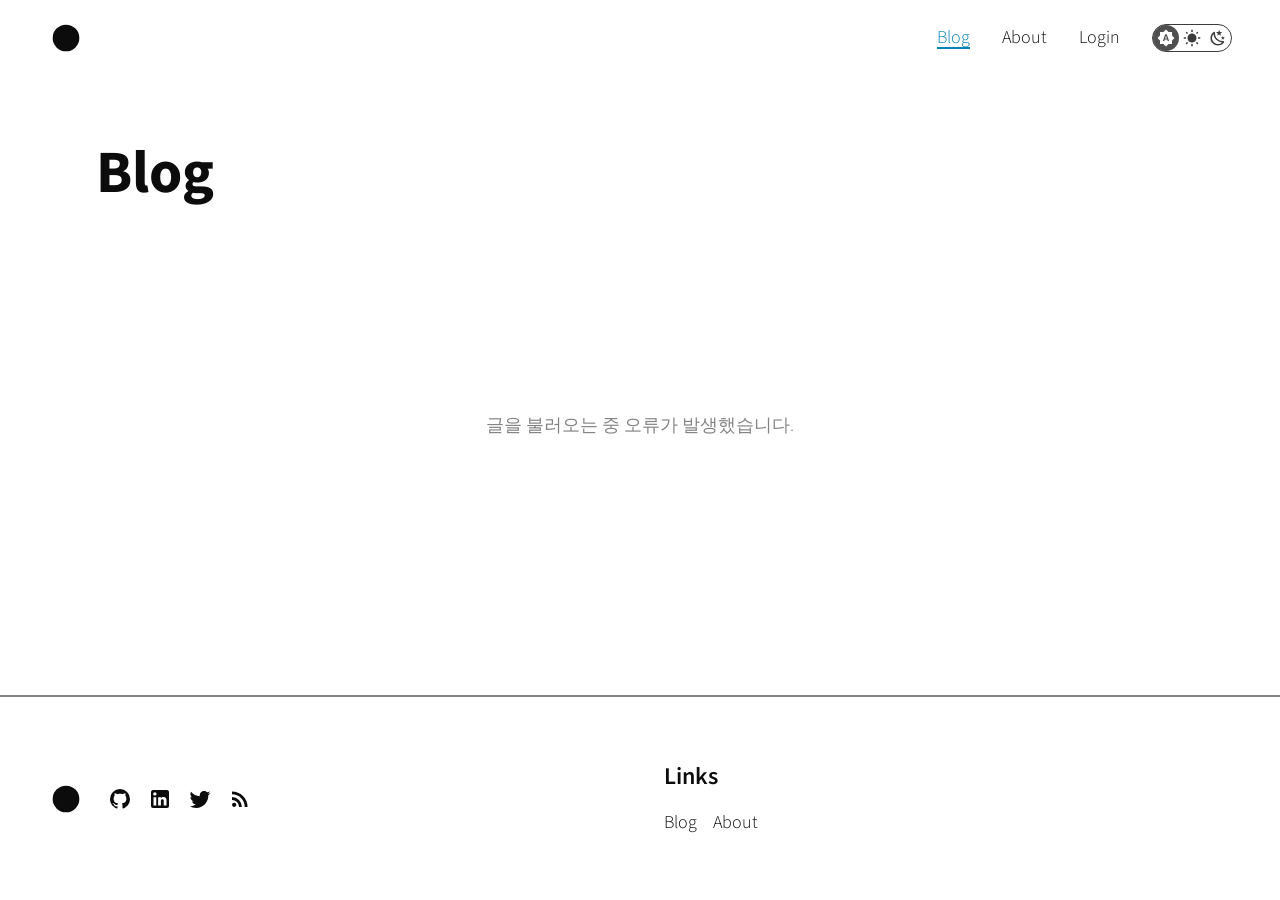
==== commit 2f725183: "Remove Talks nav link Co-authored-by: Cursor <cursoragent@cursor.com>" ====
--- a/index.html
+++ b/index.html
@@ -25,7 +25,7 @@
         </a>
         <div class="nav-right">
           <a href="/" class="nav-link active">Blog</a>
-          <a href="#talks" class="nav-link">Talks</a>
+
           <a href="#about" class="nav-link">About</a>
           <a href="login.html" class="nav-link guest-only">Login</a>
           <a href="#" class="nav-link auth-only" id="btn-logout">Logout</a>
@@ -50,7 +50,7 @@
           </button>
           <div class="mobile-menu-links">
             <a href="/" class="mobile-link active">Blog</a>
-            <a href="#talks" class="mobile-link">Talks</a>
+
             <a href="#about" class="mobile-link">About</a>
             <a href="login.html" class="mobile-link guest-only">Login</a>
             <a href="#" class="mobile-link auth-only" id="btn-logout-mobile">Logout</a>
@@ -112,7 +112,7 @@
         <h3 class="footer-heading">Links</h3>
         <div class="footer-links">
           <a class="footer-link" href="/">Blog</a>
-          <a class="footer-link" href="#talks">Talks</a>
+
           <a class="footer-link" href="#about">About</a>
         </div>
       </div>
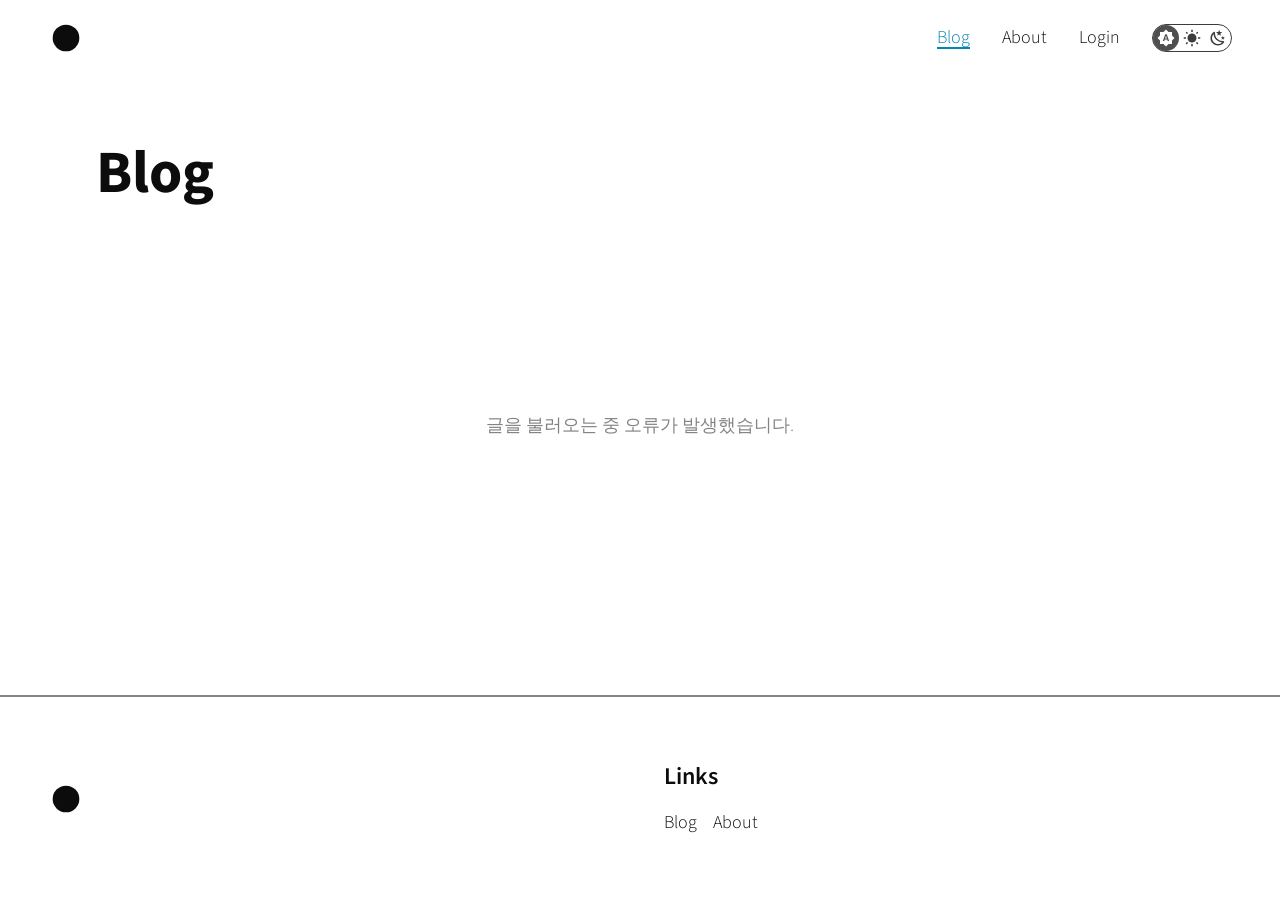
==== commit baee388f: "Remove social links from footer Co-authored-by: Cursor <cursoragent@cursor.com>" ====
--- a/index.html
+++ b/index.html
@@ -93,20 +93,6 @@
             <circle cx="540" cy="540" r="400" fill="currentColor"></circle>
           </svg>
         </a>
-        <div class="social-links">
-          <a href="https://github.com" target="_blank" rel="noopener noreferrer" class="social-link" aria-label="GitHub">
-            <svg class="social-icon" viewBox="0 0 24 24"><path fill="currentColor" d="M12 2A10 10 0 0 0 2 12c0 4.42 2.87 8.17 6.84 9.5c.5.08.66-.23.66-.5v-1.69c-2.77.6-3.36-1.34-3.36-1.34c-.46-1.16-1.11-1.47-1.11-1.47c-.91-.62.07-.6.07-.6c1 .07 1.53 1.03 1.53 1.03c.87 1.52 2.34 1.07 2.91.83c.09-.65.35-1.09.63-1.34c-2.22-.25-4.55-1.11-4.55-4.92c0-1.11.38-2 1.03-2.71c-.1-.25-.45-1.29.1-2.64c0 0 .84-.27 2.75 1.02c.79-.22 1.65-.33 2.5-.33s1.71.11 2.5.33c1.91-1.29 2.75-1.02 2.75-1.02c.55 1.35.2 2.39.1 2.64c.65.71 1.03 1.6 1.03 2.71c0 3.82-2.34 4.66-4.57 4.91c.36.31.69.92.69 1.85V21c0 .27.16.59.67.5C19.14 20.16 22 16.42 22 12A10 10 0 0 0 12 2"></path></svg>
-          </a>
-          <a href="https://linkedin.com" target="_blank" rel="noopener noreferrer" class="social-link" aria-label="LinkedIn">
-            <svg class="social-icon" viewBox="0 0 24 24"><path fill="currentColor" d="M19 3a2 2 0 0 1 2 2v14a2 2 0 0 1-2 2H5a2 2 0 0 1-2-2V5a2 2 0 0 1 2-2zm-.5 15.5v-5.3a3.26 3.26 0 0 0-3.26-3.26c-.85 0-1.84.52-2.32 1.3v-1.11h-2.79v8.37h2.79v-4.93c0-.77.62-1.4 1.39-1.4a1.4 1.4 0 0 1 1.4 1.4v4.93zM6.88 8.56a1.68 1.68 0 0 0 1.68-1.68c0-.93-.75-1.69-1.68-1.69a1.69 1.69 0 0 0-1.69 1.69c0 .93.76 1.68 1.69 1.68m1.39 9.94v-8.37H5.5v8.37z"></path></svg>
-          </a>
-          <a href="https://x.com" target="_blank" rel="noopener noreferrer" class="social-link" aria-label="X">
-            <svg class="social-icon" viewBox="0 0 24 24"><path fill="currentColor" d="M22.46 6c-.77.35-1.6.58-2.46.69c.88-.53 1.56-1.37 1.88-2.38c-.83.5-1.75.85-2.72 1.05C18.37 4.5 17.26 4 16 4c-2.35 0-4.27 1.92-4.27 4.29c0 .34.04.67.11.98C8.28 9.09 5.11 7.38 3 4.79c-.37.63-.58 1.37-.58 2.15c0 1.49.75 2.81 1.91 3.56c-.71 0-1.37-.2-1.95-.5v.03c0 2.08 1.48 3.82 3.44 4.21a4.2 4.2 0 0 1-1.93.07a4.28 4.28 0 0 0 4 2.98a8.52 8.52 0 0 1-5.33 1.84q-.51 0-1.02-.06C3.44 20.29 5.7 21 8.12 21C16 21 20.33 14.46 20.33 8.79c0-.19 0-.37-.01-.56c.84-.6 1.56-1.36 2.14-2.23"></path></svg>
-          </a>
-          <a href="#rss" class="social-link" aria-label="RSS Feed">
-            <svg class="social-icon" viewBox="0 0 24 24"><path fill="currentColor" d="M6.18 15.64a2.18 2.18 0 0 1 2.18 2.18C8.36 19 7.38 20 6.18 20C5 20 4 19 4 17.82a2.18 2.18 0 0 1 2.18-2.18M4 4.44A15.56 15.56 0 0 1 19.56 20h-2.83A12.73 12.73 0 0 0 4 7.27zm0 5.66a9.9 9.9 0 0 1 9.9 9.9h-2.83A7.07 7.07 0 0 0 4 12.93z"></path></svg>
-          </a>
-        </div>
       </div>
       <div class="footer-right">
         <h3 class="footer-heading">Links</h3>
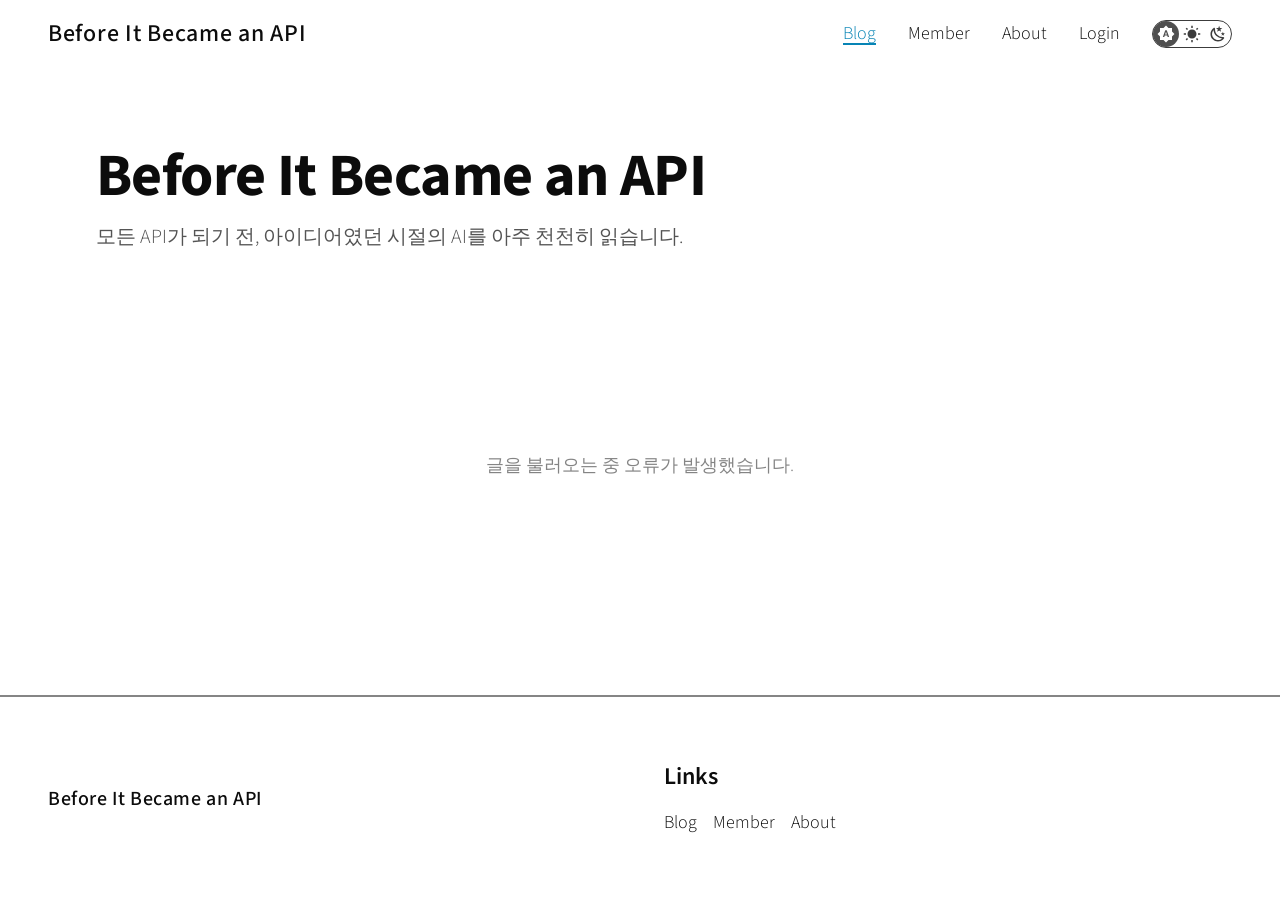
==== commit 9094df57: "style: revert to Source Sans 3 and replace About copy - Drop the EB Garamond serif added in the prev" ====
--- a/index.html
+++ b/index.html
@@ -3,11 +3,11 @@
 <head>
   <meta charset="utf-8">
   <meta name="viewport" content="width=device-width,initial-scale=1">
-  <title>My Blog</title>
-  <meta name="description" content="A personal blog">
+  <title>Before It Became an API</title>
+  <meta name="description" content="지금은 API 한 줄이 된 기술이, 아직 논문 속 아이디어였던 시절로 돌아가 보는 기록.">
   <meta property="og:type" content="website">
-  <meta property="og:title" content="My Blog">
-  <meta property="og:description" content="A personal blog">
+  <meta property="og:title" content="Before It Became an API">
+  <meta property="og:description" content="지금은 API 한 줄이 된 기술이, 아직 논문 속 아이디어였던 시절로 돌아가 보는 기록.">
   <link rel="preconnect" href="https://fonts.googleapis.com">
   <link rel="preconnect" href="https://fonts.gstatic.com" crossorigin>
   <link href="https://fonts.googleapis.com/css2?family=Source+Sans+3:wght@300;400;600;700&display=swap" rel="stylesheet">
@@ -18,15 +18,11 @@
   <header>
     <nav>
       <div class="app-container nav-inner">
-        <a href="/" aria-label="Home" class="logo-link">
-          <svg width="36" height="36" viewBox="0 0 1080 1080" fill="none">
-            <circle cx="540" cy="540" r="400" fill="currentColor"></circle>
-          </svg>
-        </a>
+        <a href="/" class="logo-link wordmark">Before It Became an API</a>
         <div class="nav-right">
           <a href="/" class="nav-link active">Blog</a>
-
-          <a href="#about" class="nav-link">About</a>
+          <a href="member.html" class="nav-link">Member</a>
+          <a href="about.html" class="nav-link">About</a>
           <a href="login.html" class="nav-link guest-only">Login</a>
           <a href="#" class="nav-link auth-only" id="btn-logout">Logout</a>
           <div class="theme-switcher">
@@ -50,8 +46,8 @@
           </button>
           <div class="mobile-menu-links">
             <a href="/" class="mobile-link active">Blog</a>
-
-            <a href="#about" class="mobile-link">About</a>
+            <a href="member.html" class="mobile-link">Member</a>
+            <a href="about.html" class="mobile-link">About</a>
             <a href="login.html" class="mobile-link guest-only">Login</a>
             <a href="#" class="mobile-link auth-only" id="btn-logout-mobile">Logout</a>
             <div class="theme-switcher mobile-theme-switcher">
@@ -73,7 +69,8 @@
 
   <div class="page-wrapper">
     <main class="app-container main-content">
-      <h1 class="page-title">Blog</h1>
+      <h1 class="page-title masthead-title">Before It Became an API</h1>
+      <p class="masthead-tagline">모든 API가 되기 전, 아이디어였던 시절의 AI를 아주 천천히 읽습니다.</p>
     </main>
 
     <section class="app-container posts-section">
@@ -88,18 +85,14 @@
   <footer>
     <div class="app-container footer-inner">
       <div class="footer-left">
-        <a href="/" class="logo-link" aria-label="Home">
-          <svg width="36" height="36" viewBox="0 0 1080 1080" fill="none">
-            <circle cx="540" cy="540" r="400" fill="currentColor"></circle>
-          </svg>
-        </a>
+        <a href="/" class="logo-link wordmark wordmark-footer">Before It Became an API</a>
       </div>
       <div class="footer-right">
         <h3 class="footer-heading">Links</h3>
         <div class="footer-links">
           <a class="footer-link" href="/">Blog</a>
-
-          <a class="footer-link" href="#about">About</a>
+          <a class="footer-link" href="member.html">Member</a>
+          <a class="footer-link" href="about.html">About</a>
         </div>
       </div>
     </div>
--- a/style.css
+++ b/style.css
@@ -133,6 +133,38 @@
 
 .logo-link {
   display: block;
+}
+
+/* ===== Wordmark ===== */
+.wordmark {
+  font-size: 1.25rem;
+  font-weight: 500;
+  letter-spacing: 0.03em;
+  line-height: 1.2;
+  max-width: 9rem;
+}
+
+@media (min-width: 48rem) {
+  .wordmark {
+    font-size: 1.5rem;
+    max-width: none;
+    white-space: nowrap;
+  }
+}
+
+@media (hover: hover) {
+  .wordmark:hover {
+    color: var(--color-primary);
+  }
+
+  .dark .wordmark:hover {
+    color: var(--color-primary-dark);
+  }
+}
+
+.wordmark-footer {
+  font-size: 1.25rem;
+  max-width: none;
 }
 
 .nav-right {
@@ -325,6 +357,85 @@
   font-weight: 700;
 }
 
+.masthead-title {
+  font-weight: 700;
+  font-size: 2.5rem;
+  line-height: 1.1;
+  letter-spacing: -0.01em;
+  padding-bottom: calc(var(--spacing) * 3);
+}
+
+@media (min-width: 48rem) {
+  .masthead-title {
+    font-size: 3.75rem;
+  }
+}
+
+.masthead-tagline {
+  font-size: 1.25rem;
+  opacity: 0.7;
+  padding-bottom: calc(var(--spacing) * 6);
+}
+
+/* ===== About Page ===== */
+.about-section {
+  padding-block: calc(var(--spacing) * 4) calc(var(--spacing) * 24);
+  font-size: 1.125rem;
+  line-height: 1.9;
+}
+
+@media (min-width: 64rem) {
+  .about-section {
+    padding-inline: calc(var(--spacing) * 16) !important;
+  }
+}
+
+@media (min-width: 80rem) {
+  .about-section {
+    padding-inline: calc(var(--spacing) * 24) !important;
+  }
+}
+
+@media (min-width: 96rem) {
+  .about-section {
+    padding-inline: calc(var(--spacing) * 32) !important;
+  }
+}
+
+.about-body {
+  max-width: 44rem;
+}
+
+.about-body p {
+  margin-bottom: calc(var(--spacing) * 8);
+}
+
+.about-lead {
+  font-size: 1.375rem;
+  line-height: 1.7;
+  padding-bottom: calc(var(--spacing) * 8);
+  border-bottom: 1px solid color-mix(in oklab, var(--color-foreground) 25%, transparent);
+}
+
+.dark .about-lead {
+  border-color: color-mix(in oklab, var(--color-foreground-dark) 25%, transparent);
+}
+
+.about-signoff {
+  margin-top: calc(var(--spacing) * 12);
+  padding-top: calc(var(--spacing) * 8);
+  border-top: 1px solid color-mix(in oklab, var(--color-foreground) 25%, transparent);
+  font-size: 1.25rem;
+}
+
+.dark .about-signoff {
+  border-color: color-mix(in oklab, var(--color-foreground-dark) 25%, transparent);
+}
+
+.about-signoff strong {
+  font-weight: 600;
+}
+
 /* ===== Posts Grid ===== */
 .posts-section {
   padding-block: calc(var(--spacing) * 16);
@@ -510,3 +621,82 @@
 .dark .post-image-placeholder {
   background: color-mix(in oklab, var(--color-foreground-dark) 10%, transparent);
 }
+
+/* ===== Members Page ===== */
+.members-section {
+  padding-block: calc(var(--spacing) * 8) calc(var(--spacing) * 24);
+}
+
+@media (min-width: 64rem) {
+  .members-section {
+    padding-inline: calc(var(--spacing) * 16) !important;
+  }
+}
+
+@media (min-width: 80rem) {
+  .members-section {
+    padding-inline: calc(var(--spacing) * 24) !important;
+  }
+}
+
+@media (min-width: 96rem) {
+  .members-section {
+    padding-inline: calc(var(--spacing) * 32) !important;
+  }
+}
+
+.members-grid {
+  display: grid;
+  grid-template-columns: repeat(auto-fill, minmax(200px, 1fr));
+  gap: calc(var(--spacing) * 10);
+  justify-items: center;
+}
+
+@media (min-width: 48rem) {
+  .members-grid {
+    grid-template-columns: repeat(auto-fill, minmax(220px, 1fr));
+  }
+}
+
+.member-card {
+  display: flex;
+  flex-direction: column;
+  align-items: center;
+  gap: calc(var(--spacing) * 3);
+  padding: calc(var(--spacing) * 8) calc(var(--spacing) * 6);
+  border-radius: 1rem;
+  transition: transform 0.2s ease, box-shadow 0.2s ease;
+  width: 100%;
+}
+
+@media (hover: hover) {
+  .member-card:hover {
+    transform: translateY(-4px);
+    box-shadow: 0 8px 24px rgba(0, 0, 0, 0.1);
+  }
+}
+
+.dark .member-card:hover {
+  box-shadow: 0 8px 24px rgba(0, 0, 0, 0.3);
+}
+
+.member-avatar {
+  width: 120px;
+  height: 120px;
+  border-radius: 50%;
+  background-color: #fff;
+  border: 1px solid color-mix(in oklab, var(--color-foreground) 12%, transparent);
+  box-shadow: 0 4px 12px rgba(0, 0, 0, 0.08);
+}
+
+.dark .member-avatar {
+  background-color: #3d3d3d;
+  border-color: color-mix(in oklab, var(--color-foreground-dark) 15%, transparent);
+}
+
+.member-name {
+  font-size: 1.25rem;
+  font-weight: 600;
+  margin-top: calc(var(--spacing) * 2);
+}
+
--- a/editor.css
+++ b/editor.css
@@ -24,7 +24,7 @@
   gap: calc(var(--spacing) * 3);
 }
 
-.btn-primary-action, .btn-secondary-action {
+.btn-primary-action, .btn-secondary-action, .btn-draft-action {
   padding: calc(var(--spacing) * 2.5) calc(var(--spacing) * 6);
   border-radius: 0.5rem;
   font-size: 1rem;
@@ -55,8 +55,18 @@
   border-color: color-mix(in oklab, var(--color-foreground-dark) 30%, transparent);
 }
 
+.btn-draft-action {
+  background-color: #D97706;
+  color: #fff;
+}
+
+.dark .btn-draft-action {
+  background-color: #F59E0B;
+  color: #1a1a1a;
+}
+
 @media (hover: hover) {
-  .btn-primary-action:hover, .btn-secondary-action:hover {
+  .btn-primary-action:hover, .btn-secondary-action:hover, .btn-draft-action:hover {
     opacity: 0.75;
   }
 }
@@ -95,14 +105,12 @@
 }
 
 .editor-title-input::placeholder,
-.editor-description-input::placeholder,
-.editor-cover-input::placeholder {
+.editor-description-input::placeholder {
   color: color-mix(in oklab, var(--color-foreground) 40%, transparent);
 }
 
 .dark .editor-title-input::placeholder,
-.dark .editor-description-input::placeholder,
-.dark .editor-cover-input::placeholder {
+.dark .editor-description-input::placeholder {
   color: color-mix(in oklab, var(--color-foreground-dark) 40%, transparent);
 }
 
@@ -146,53 +154,55 @@
   letter-spacing: 0.05em;
 }
 
-.cover-input-row {
-  display: flex;
+.cover-upload-area {
+  border: 2px dashed;
+  border-color: color-mix(in oklab, var(--color-foreground) 20%, transparent);
+  border-radius: 0.75rem;
+  padding: calc(var(--spacing) * 6);
+  cursor: pointer;
+  transition: border-color 0.2s, background 0.2s;
+  position: relative;
+  min-height: 120px;
+  display: flex;
+  align-items: center;
+  justify-content: center;
+}
+
+.dark .cover-upload-area {
+  border-color: color-mix(in oklab, var(--color-foreground-dark) 20%, transparent);
+}
+
+.cover-upload-area:hover,
+.cover-upload-area.drag-over {
+  border-color: var(--color-primary);
+  background: color-mix(in oklab, var(--color-primary) 5%, transparent);
+}
+
+.dark .cover-upload-area:hover,
+.dark .cover-upload-area.drag-over {
+  border-color: var(--color-primary-dark);
+  background: color-mix(in oklab, var(--color-primary-dark) 5%, transparent);
+}
+
+.cover-upload-placeholder {
+  display: flex;
+  flex-direction: column;
+  align-items: center;
   gap: calc(var(--spacing) * 2);
-}
-
-.editor-cover-input {
-  flex: 1;
-  font-size: 0.95rem;
-  padding: calc(var(--spacing) * 2.5) calc(var(--spacing) * 3);
-  border: 1px solid;
-  border-color: color-mix(in oklab, var(--color-foreground) 15%, transparent);
-  border-radius: 0.5rem;
-  background: transparent;
-  color: inherit;
-  outline: none;
-  font-family: var(--font-sans);
-}
-
-.dark .editor-cover-input {
-  border-color: color-mix(in oklab, var(--color-foreground-dark) 15%, transparent);
-}
-
-.editor-cover-input:focus {
-  border-color: var(--color-primary);
-}
-
-.dark .editor-cover-input:focus {
-  border-color: var(--color-primary-dark);
-}
-
-.btn-cover-preview {
-  padding: calc(var(--spacing) * 2) calc(var(--spacing) * 4);
-  border-radius: 0.5rem;
+  opacity: 0.6;
   font-size: 0.875rem;
-  font-weight: 600;
-  background: color-mix(in oklab, var(--color-foreground) 10%, transparent);
-  color: inherit;
-  white-space: nowrap;
-}
-
-.dark .btn-cover-preview {
-  background: color-mix(in oklab, var(--color-foreground-dark) 10%, transparent);
+  text-align: center;
+}
+
+.cover-upload-placeholder svg {
+  opacity: 0.5;
 }
 
 .cover-preview {
+  display: none;
   border-radius: 0.75rem;
   overflow: hidden;
+  width: 100%;
 }
 
 .cover-preview img {
@@ -338,6 +348,12 @@
 .dark .editor-content a {
   color: var(--color-primary-dark);
 }
+.editor-content img {
+  max-width: 100%;
+  border-radius: 0.5rem;
+  margin: 1rem auto;
+  display: block;
+}
 
 /* ===== Post Detail Page ===== */
 .post-detail-container {
@@ -476,7 +492,8 @@
 .post-detail-body img {
   max-width: 100%;
   border-radius: 0.5rem;
-  margin: 1rem 0;
+  margin: 1rem auto;
+  display: block;
 }
 
 /* ===== Write Button (FAB on index) ===== */
@@ -651,3 +668,68 @@
     opacity: 0.8;
   }
 }
+
+/* ===== Drafts Section ===== */
+.drafts-section {
+  margin-top: calc(var(--spacing) * 12);
+  padding-top: calc(var(--spacing) * 8);
+  border-top: 1px solid color-mix(in oklab, var(--color-foreground) 12%, transparent);
+}
+
+.dark .drafts-section {
+  border-top-color: color-mix(in oklab, var(--color-foreground-dark) 12%, transparent);
+}
+
+.drafts-heading {
+  font-size: 1.25rem;
+  font-weight: 700;
+  margin-bottom: calc(var(--spacing) * 4);
+  opacity: 0.8;
+}
+
+.drafts-list {
+  display: flex;
+  flex-direction: column;
+  gap: calc(var(--spacing) * 2);
+}
+
+.draft-item {
+  border: 1px solid color-mix(in oklab, var(--color-foreground) 10%, transparent);
+  border-radius: 0.5rem;
+  transition: border-color 0.15s;
+}
+
+.dark .draft-item {
+  border-color: color-mix(in oklab, var(--color-foreground-dark) 10%, transparent);
+}
+
+@media (hover: hover) {
+  .draft-item:hover {
+    border-color: var(--color-primary);
+  }
+  .dark .draft-item:hover {
+    border-color: var(--color-primary-dark);
+  }
+}
+
+.draft-link {
+  display: flex;
+  justify-content: space-between;
+  align-items: center;
+  padding: calc(var(--spacing) * 3) calc(var(--spacing) * 4);
+  gap: calc(var(--spacing) * 4);
+}
+
+.draft-title {
+  font-weight: 500;
+  font-size: 1rem;
+  overflow: hidden;
+  text-overflow: ellipsis;
+  white-space: nowrap;
+}
+
+.draft-date {
+  font-size: 0.8rem;
+  opacity: 0.5;
+  white-space: nowrap;
+}
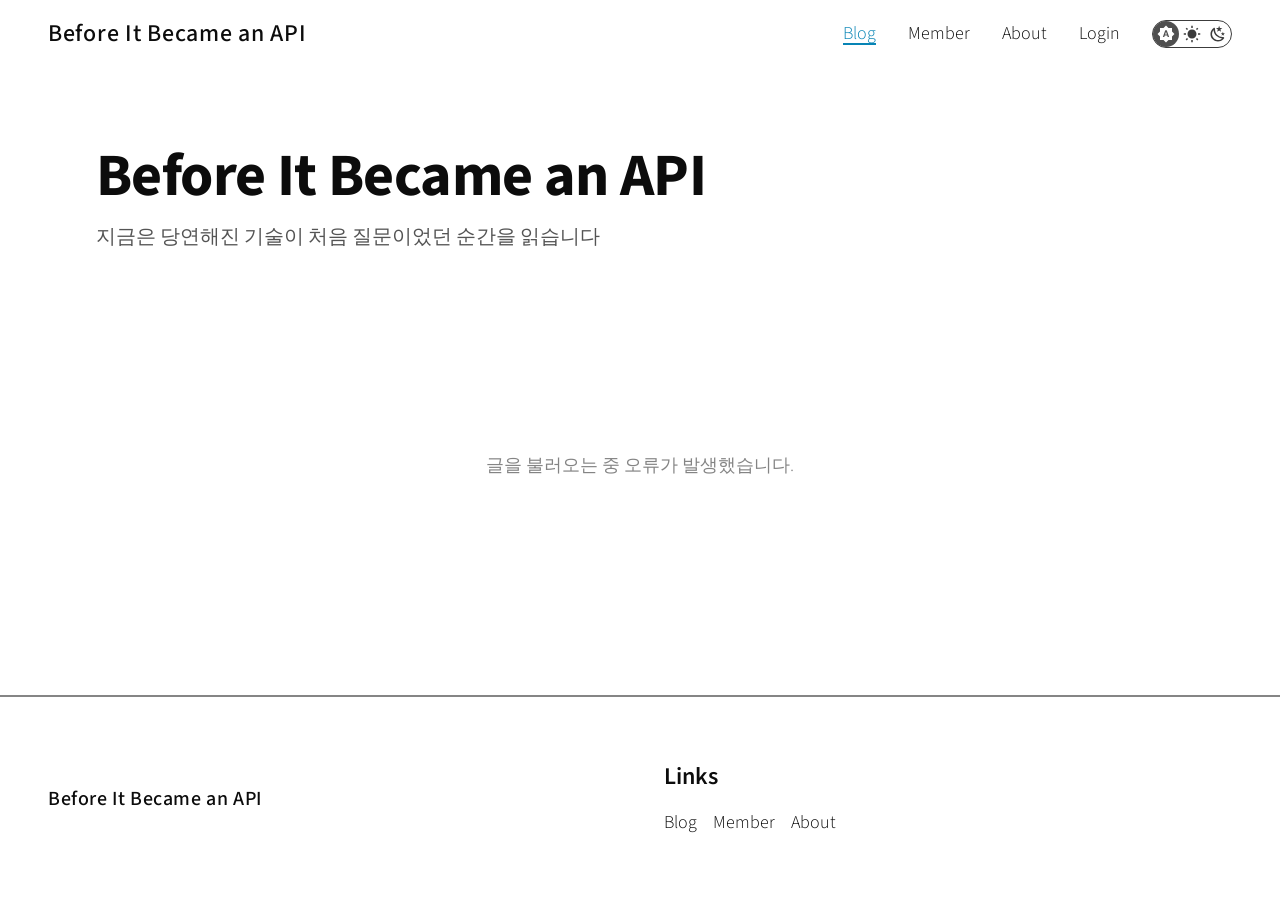
==== commit 70feca68: "style: unify About text size and reword home tagline Co-Authored-By: Claude Opus 5 (1M context) <nor" ====
--- a/index.html
+++ b/index.html
@@ -70,7 +70,7 @@
   <div class="page-wrapper">
     <main class="app-container main-content">
       <h1 class="page-title masthead-title">Before It Became an API</h1>
-      <p class="masthead-tagline">모든 API가 되기 전, 아이디어였던 시절의 AI를 아주 천천히 읽습니다.</p>
+      <p class="masthead-tagline">지금은 당연해진 기술이 처음 질문이었던 순간을 읽습니다</p>
     </main>
 
     <section class="app-container posts-section">
--- a/style.css
+++ b/style.css
@@ -411,8 +411,6 @@
 }
 
 .about-lead {
-  font-size: 1.375rem;
-  line-height: 1.7;
   padding-bottom: calc(var(--spacing) * 8);
   border-bottom: 1px solid color-mix(in oklab, var(--color-foreground) 25%, transparent);
 }
@@ -425,7 +423,6 @@
   margin-top: calc(var(--spacing) * 12);
   padding-top: calc(var(--spacing) * 8);
   border-top: 1px solid color-mix(in oklab, var(--color-foreground) 25%, transparent);
-  font-size: 1.25rem;
 }
 
 .dark .about-signoff {
